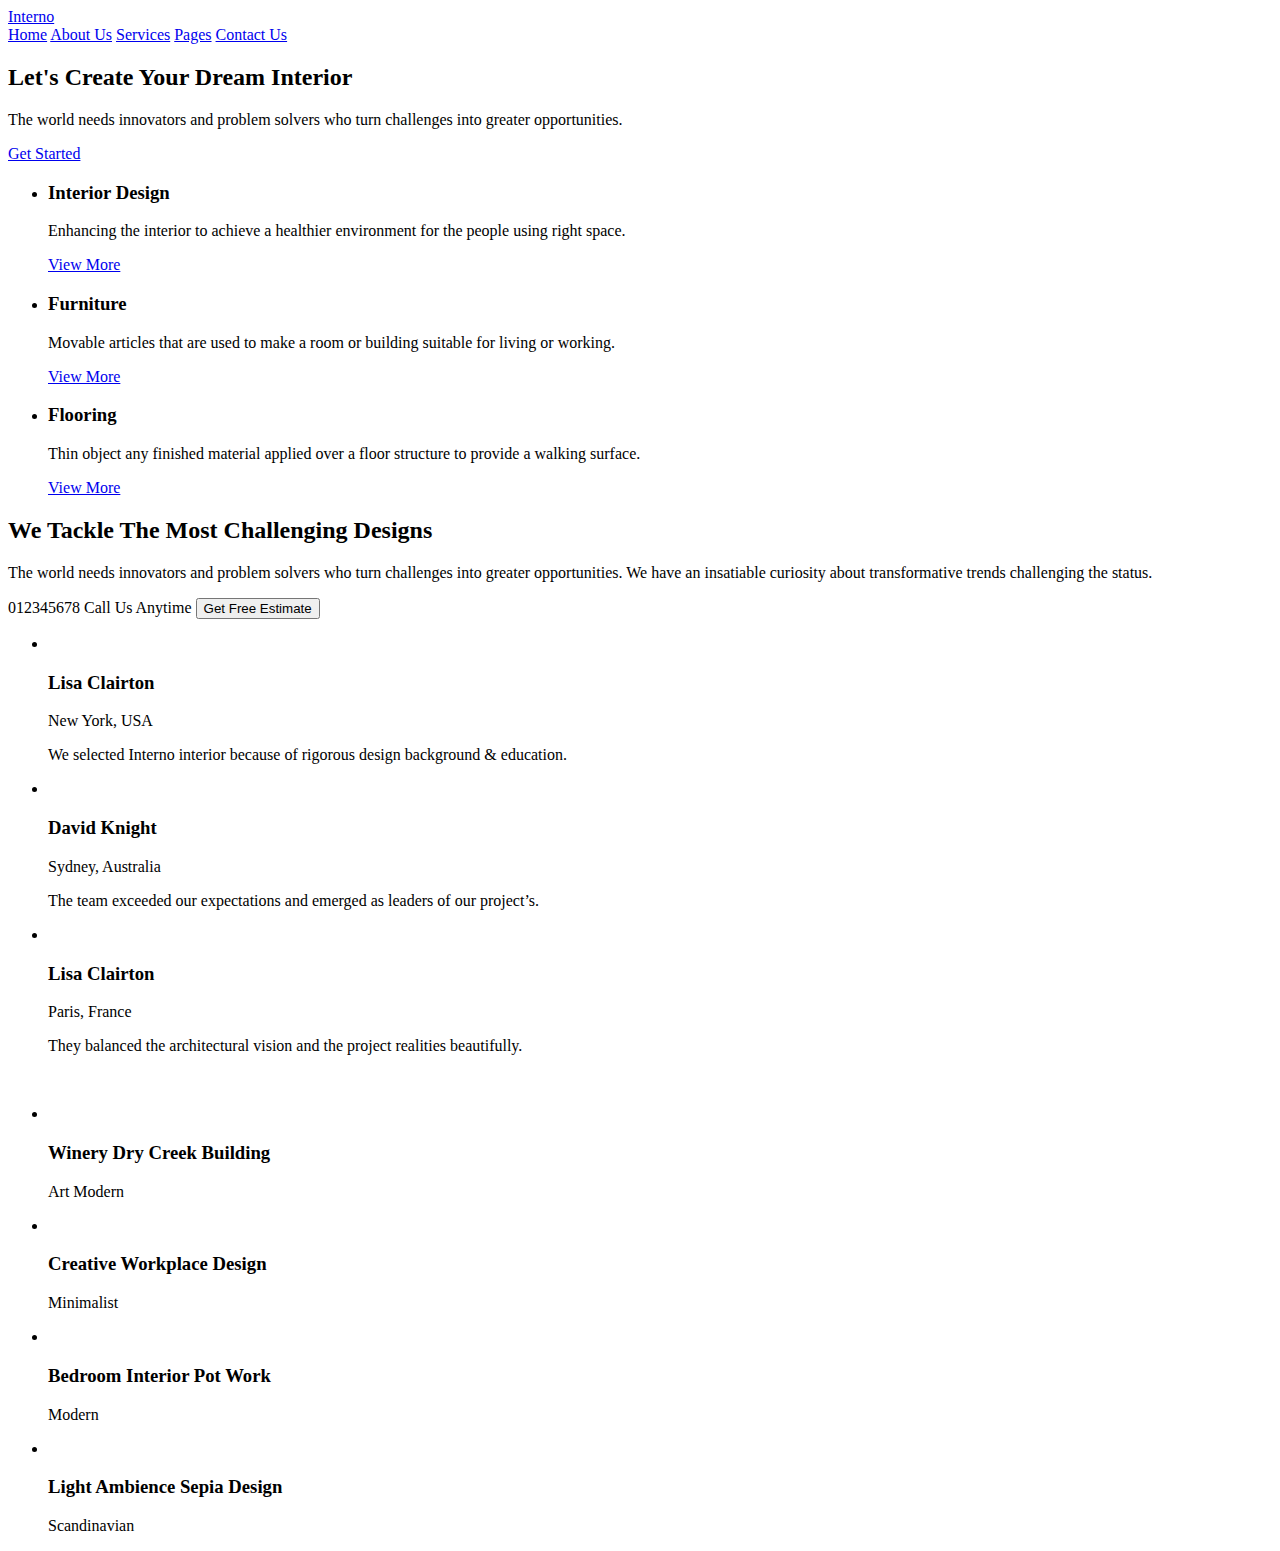
==== index.html @ 377253cb "html landing without css and imgs" ====
<!DOCTYPE html>
<html lang="en">
<head>
    <meta charset="UTF-8">
    <meta name="viewport" content="width=device-width, initial-scale=1.0">
    <title>Interno</title>
</head>
<body>
    <header class="header container">
        <a class="logo" href="./index.html">Interno</a>
        <nav class="nav">
            <a href="./index.html">Home</a>
            <a href="#">About Us</a>
            <a href="#">Services</a>
            <a href="#">Pages</a>
            <a href="#">Contact Us</a>
        </nav>
    </header>
    <main class="main container">
        <section class="hero">
            <h2 class="hero-name">Let's Create Your Dream Interior</h2>
            <p class="hero-description">The world needs innovators and problem solvers who turn challenges into greater opportunities.</p>
            <a href="#">Get Started</a>
        </section>
        <section class="services">
            <ul class="services-list">
                <li class="services-item">
                    <h3>Interior Design</h3>
                    <p>Enhancing the interior to achieve a healthier environment for the people using right space.</p>
                    <a href="#">View More</a>
                </li>
                <li class="services-item">
                    <h3>Furniture</h3>
                    <p>Movable articles that are used to make a room or building suitable for living or working.</p>
                    <a href="#">View More</a>
                </li>
                <li class="services-item">
                    <h3>Flooring</h3>
                    <p>Thin object any finished material applied over a floor structure to provide a walking surface.</p>
                    <a href="#">View More</a>
                </li>
            </ul>
        </section>
        <section class="contact">
            <h2>We Tackle The Most Challenging Designs</h2>
            <p>The world needs innovators and problem solvers who turn challenges into greater opportunities. We have an insatiable curiosity about transformative trends challenging the status.</p>
            
            <form action="" class="contactform">
                <label for="phone">012345678</label>
                <label for="call">Call Us Anytime</label>
                <label for=""><button>Get Free Estimate</button></label>
            </form>
        </section>
        <section class="people">
            <ul class="people-list">
                <li class="people-item">
                    <img src="" alt="">
                    <h3>Lisa Clairton</h3>
                    <p>New York, USA</p>
                    <p>We selected Interno interior because of rigorous design background & education.</p>
                </li>
                <li class="people-item">
                    <img src="" alt="">
                    <h3>David Knight</h3>
                    <p>Sydney, Australia</p>
                    <p>The team exceeded our expectations and emerged as leaders of our project’s.</p>
                </li>
                <li class="people-item">
                    <img src="" alt="">
                    <h3>Lisa Clairton</h3>
                    <p>Paris, France</p>
                    <p>They balanced the architectural vision and the project realities beautifully.</p>
                </li>
            </ul>
        </section>
        <section class="sponsers">
            <img src="" alt=""><img src="" alt=""><img src="" alt=""><img src="" alt=""><img src="" alt="">
        </section>
        <section class="examples">
            <ul class="examples-list">
                <li class="examples-item">
                    <img src="" alt="">
                    <h3>Winery Dry Creek Building</h3>
                    <p>Art Modern</p>
                </li>
                <li class="examples-item">
                    <img src="" alt="">
                    <h3>Creative Workplace Design</h3>
                    <p>Minimalist</p>
                </li>
                <li class="examples-item">
                    <img src="" alt="">
                    <h3>Bedroom Interior Pot Work</h3>
                    <p>Modern</p>
                </li>
                <li class="examples-item">
                    <img src="" alt="">
                    <h3>Light Ambience Sepia Design</h3>
                    <p>Scandinavian</p>
                </li>
            </ul>
        </section>

    </main>
</body>
</html>
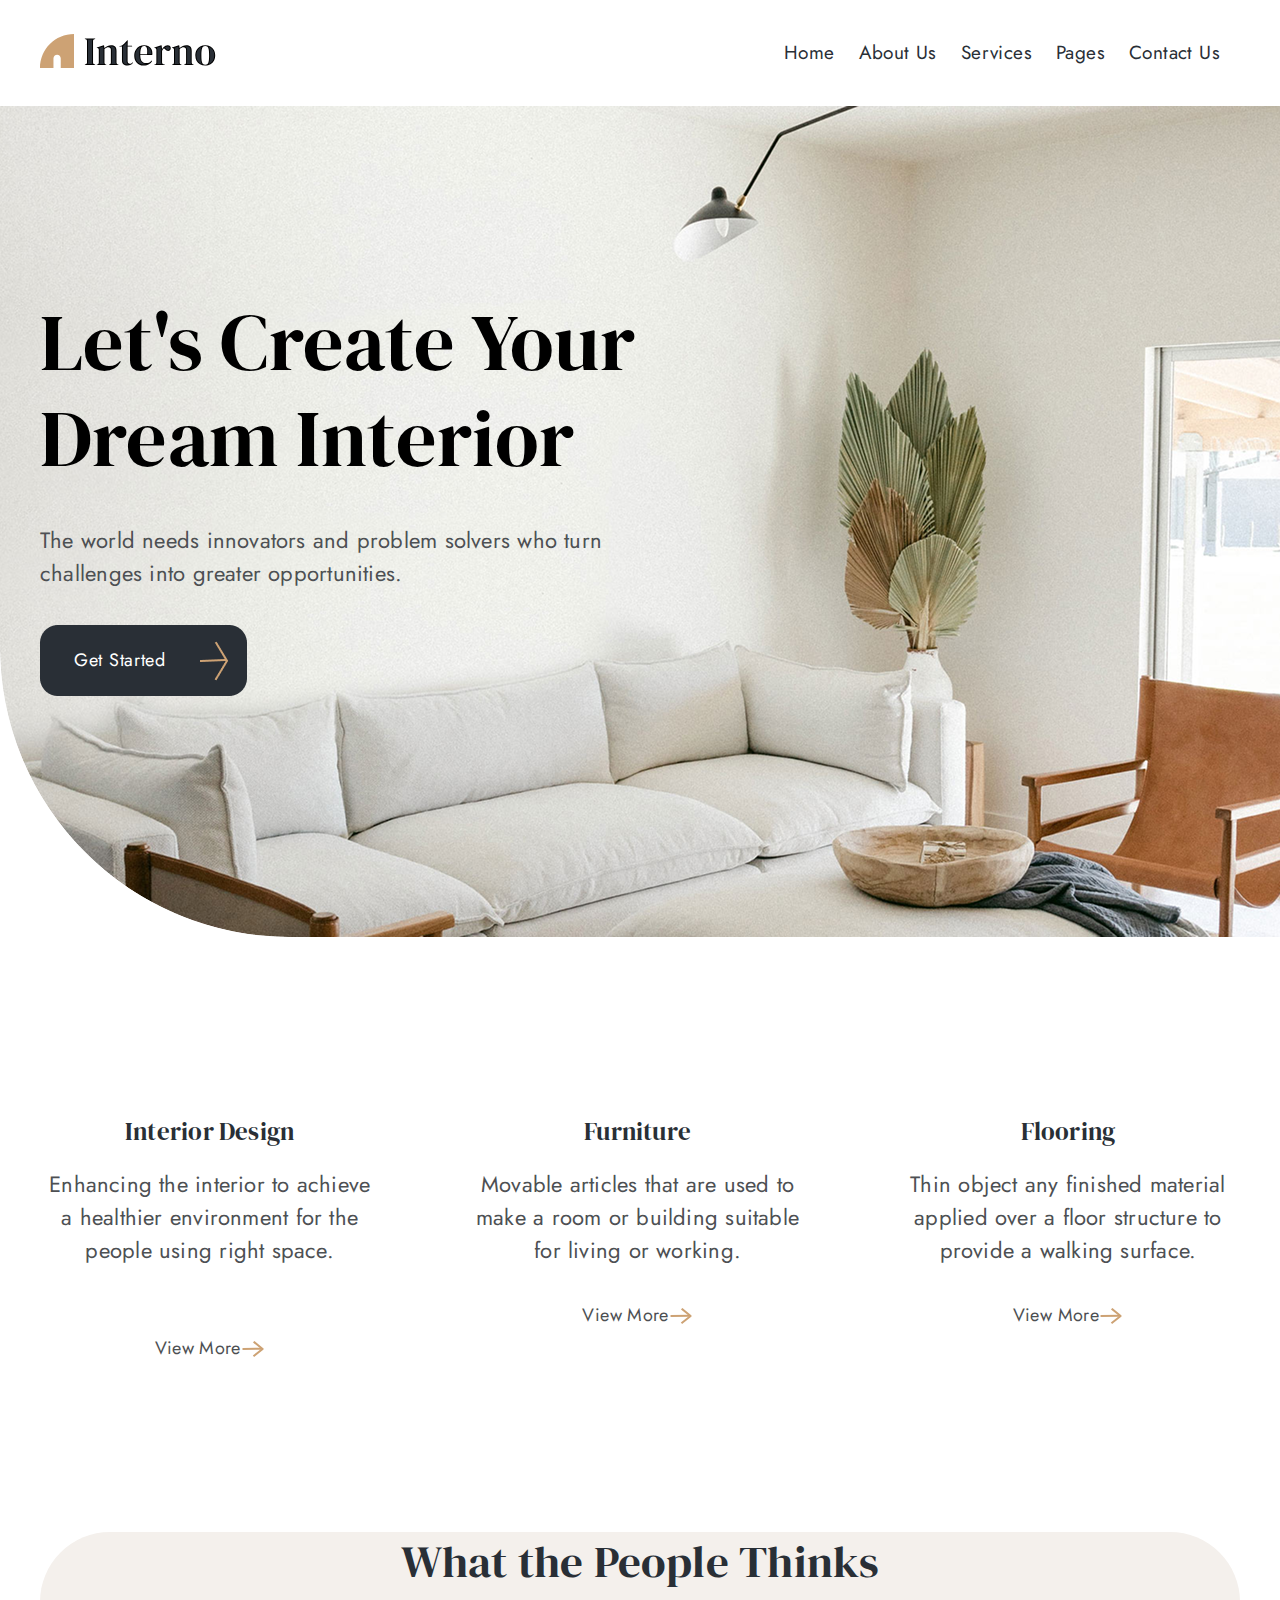
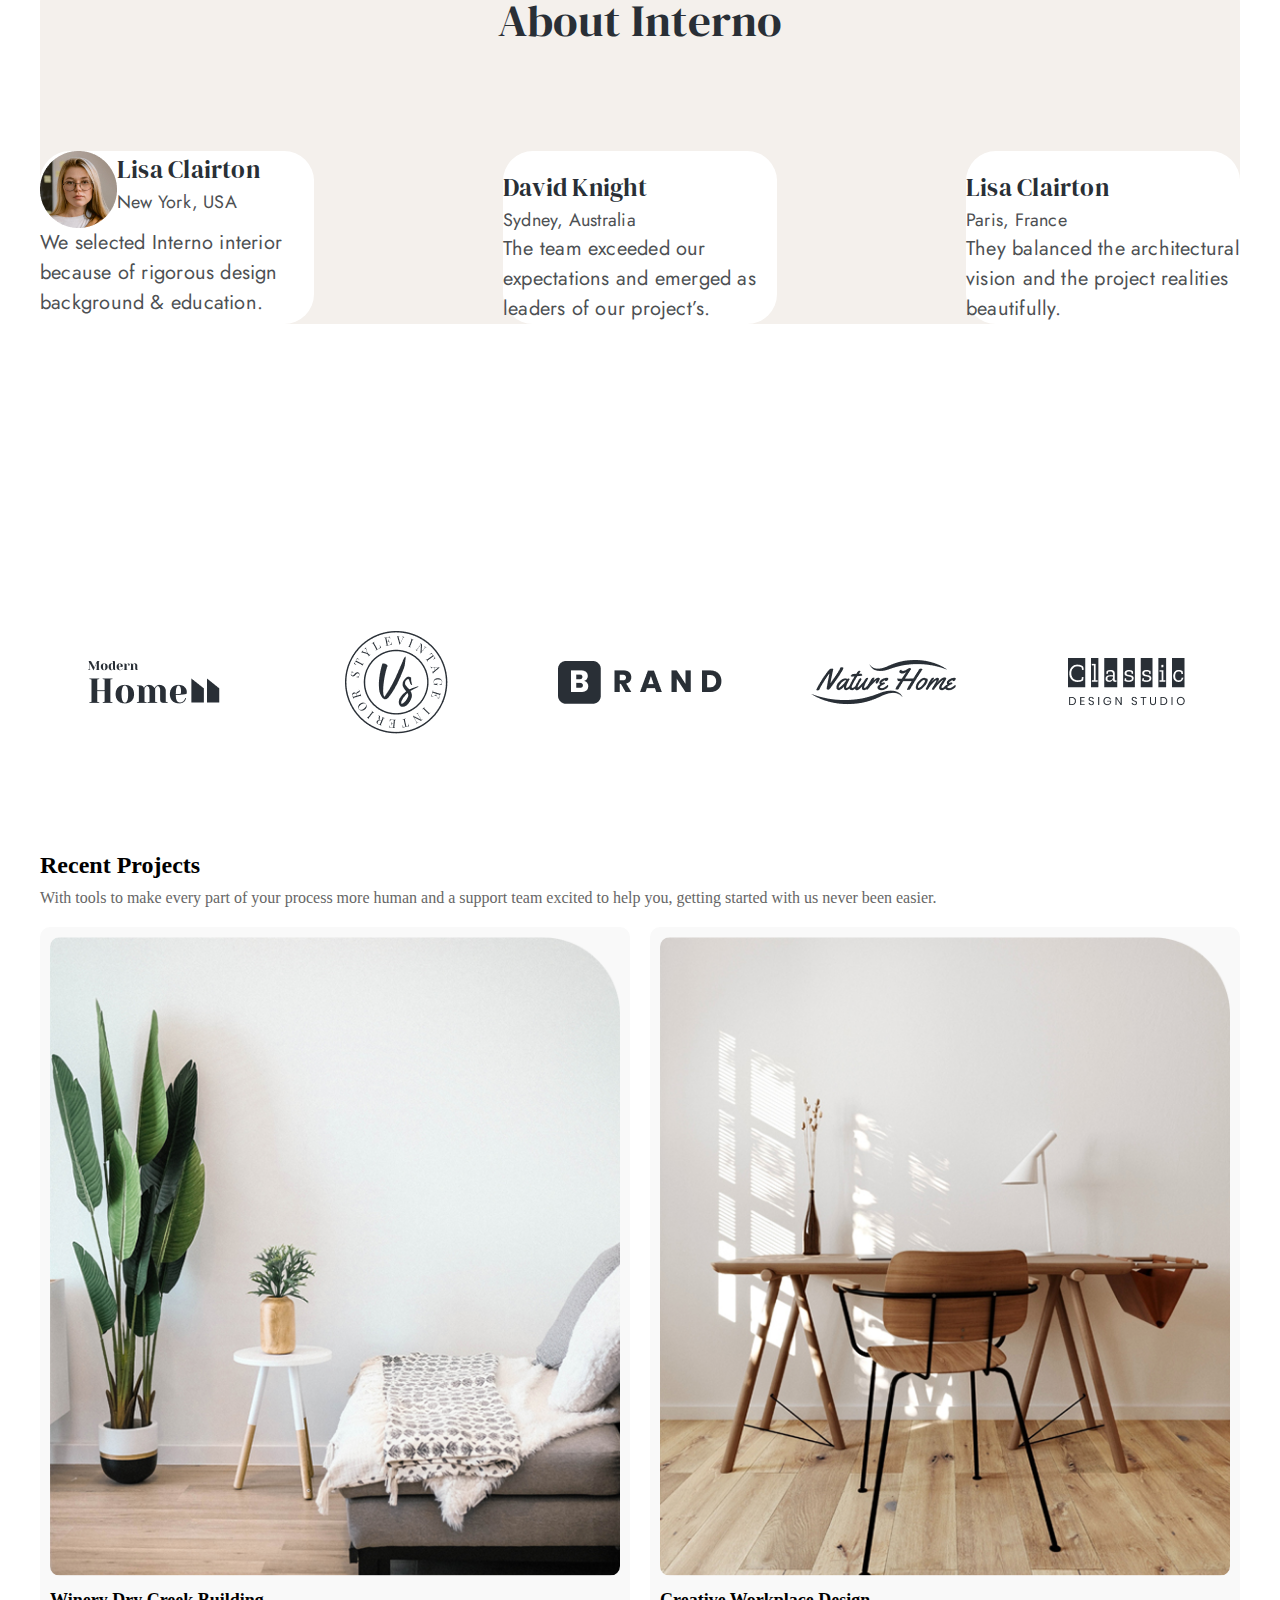
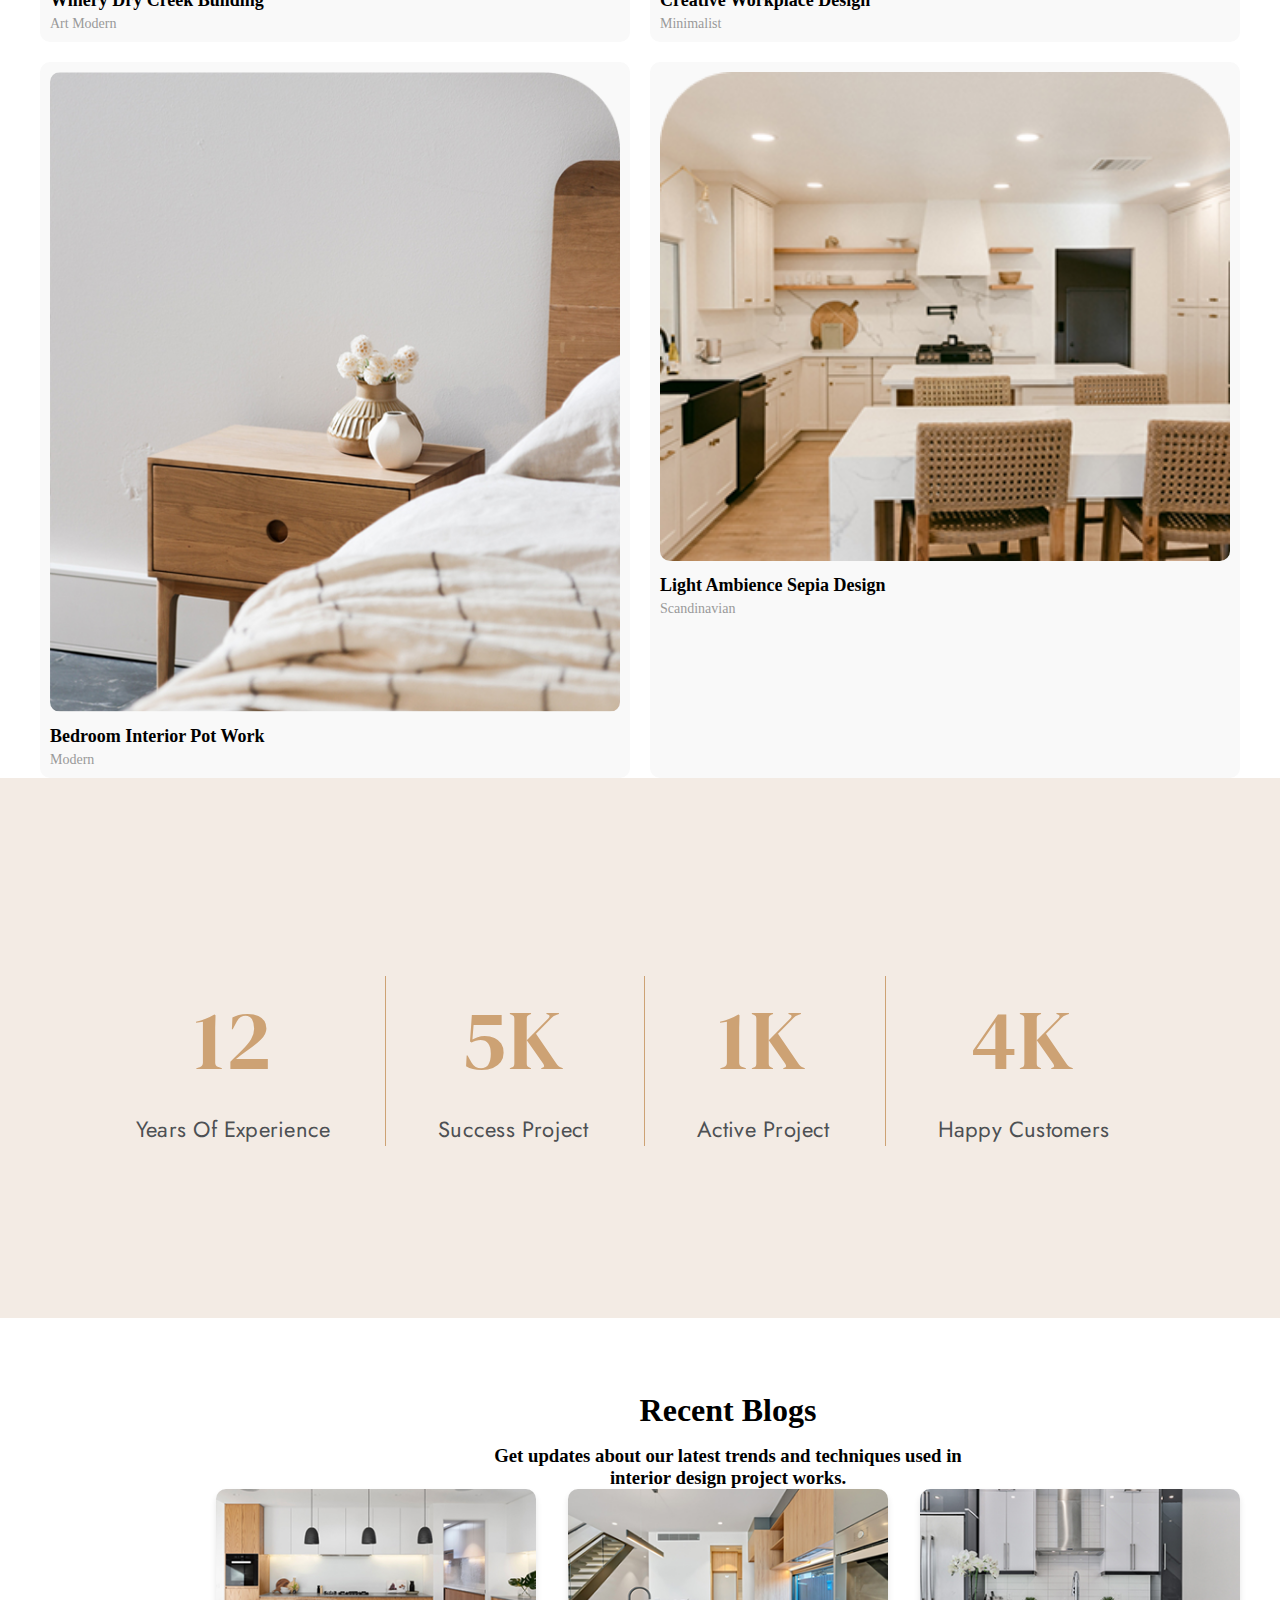
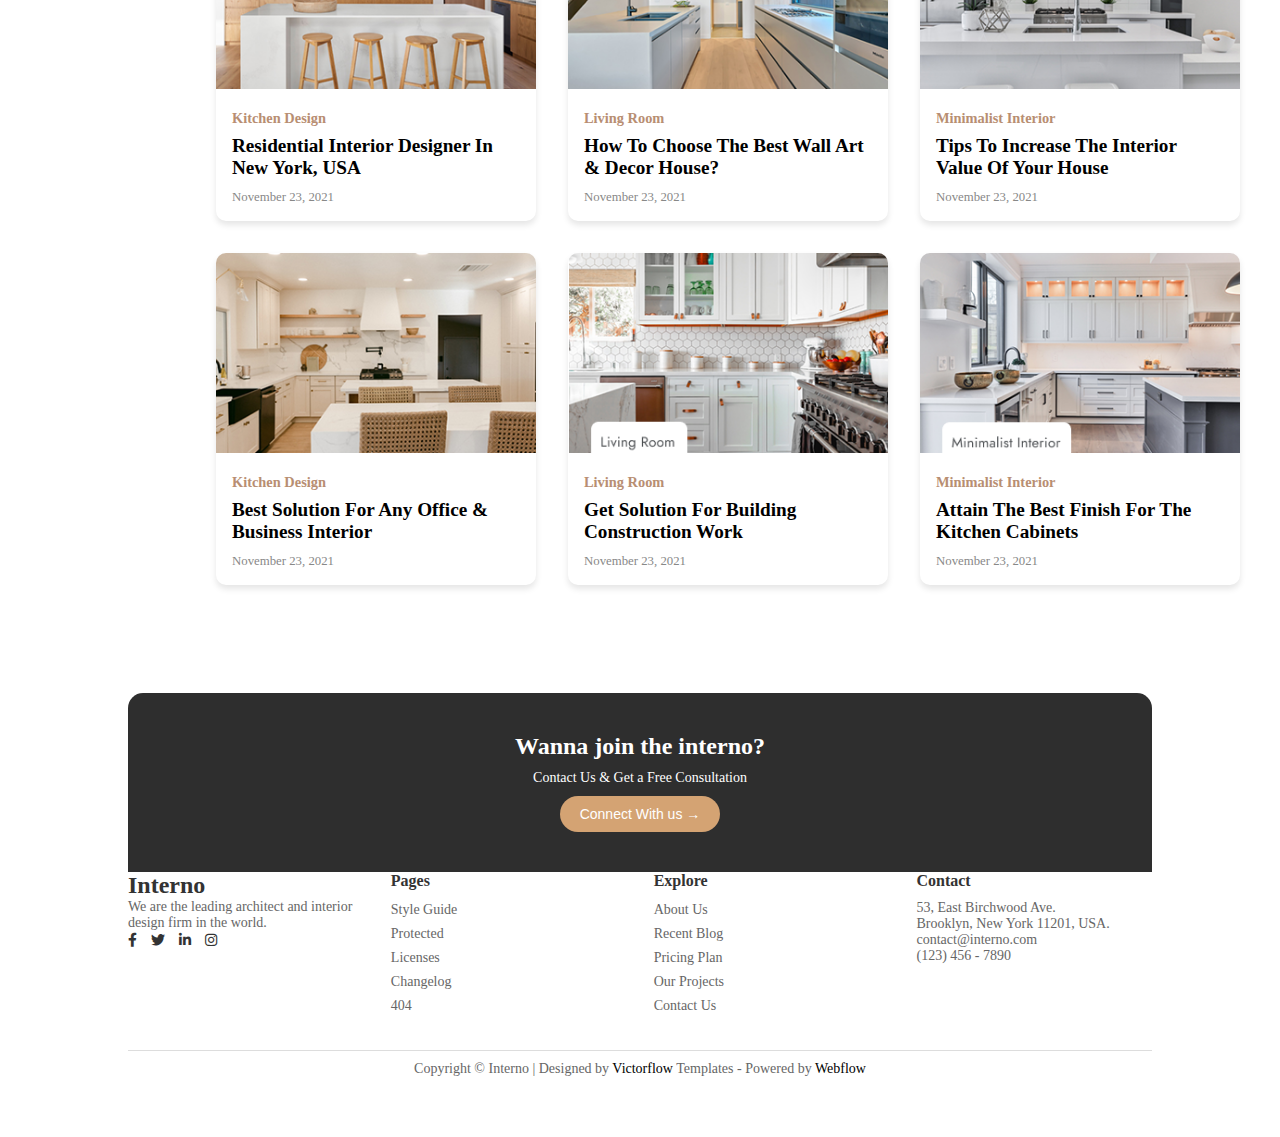
==== commit cdf4b68b: "project is done" ====
--- a/index.html
+++ b/index.html
@@ -1,106 +1,414 @@
 <!DOCTYPE html>
 <html lang="en">
-<head>
-    <meta charset="UTF-8">
-    <meta name="viewport" content="width=device-width, initial-scale=1.0">
+  <head>
+    <meta charset="UTF-8" />
+    <meta name="viewport" content="width=device-width, initial-scale=1.0" />
     <title>Interno</title>
-</head>
-<body>
-    <header class="header container">
-        <a class="logo" href="./index.html">Interno</a>
+    <link rel="preconnect" href="https://fonts.googleapis.com" />
+    <link rel="preconnect" href="https://fonts.gstatic.com" crossorigin />
+    <link
+      href="https://fonts.googleapis.com/css2?family=DM+Serif+Display:ital@0;1&family=Jost:ital,wght@0,100..900;1,100..900&display=swap"
+      rel="stylesheet"
+    />
+    <link
+      rel="stylesheet"
+      href="https://cdnjs.cloudflare.com/ajax/libs/modern-normalize/3.0.1/modern-normalize.min.css"
+      integrity="sha512-q6WgHqiHlKyOqslT/lgBgodhd03Wp4BEqKeW6nNtlOY4quzyG3VoQKFrieaCeSnuVseNKRGpGeDU3qPmabCANg=="
+      crossorigin="anonymous"
+      referrerpolicy="no-referrer"
+    />
+    <link
+      rel="stylesheet"
+      href="https://cdnjs.cloudflare.com/ajax/libs/font-awesome/6.0.0/css/all.min.css"
+    />
+    <link rel="stylesheet" href="./reset.css" />
+    <link rel="stylesheet" href="./style.css" />
+  </head>
+  <body>
+    <header class="header">
+      <div class="container flexheader">
+        <a class="logo" href="./index.html">
+          <img src="./imgs/logo.svg" alt="" />
+        </a>
         <nav class="nav">
-            <a href="./index.html">Home</a>
-            <a href="#">About Us</a>
-            <a href="#">Services</a>
-            <a href="#">Pages</a>
-            <a href="#">Contact Us</a>
+          <a href="./index.html">Home</a>
+          <a href="#">About Us</a>
+          <a href="#">Services</a>
+          <a href="#">Pages</a>
+          <a href="#">Contact Us</a>
         </nav>
+      </div>
     </header>
-    <main class="main container">
-        <section class="hero">
-            <h2 class="hero-name">Let's Create Your Dream Interior</h2>
-            <p class="hero-description">The world needs innovators and problem solvers who turn challenges into greater opportunities.</p>
-            <a href="#">Get Started</a>
-        </section>
-        <section class="services">
-            <ul class="services-list">
-                <li class="services-item">
-                    <h3>Interior Design</h3>
-                    <p>Enhancing the interior to achieve a healthier environment for the people using right space.</p>
-                    <a href="#">View More</a>
-                </li>
-                <li class="services-item">
-                    <h3>Furniture</h3>
-                    <p>Movable articles that are used to make a room or building suitable for living or working.</p>
-                    <a href="#">View More</a>
-                </li>
-                <li class="services-item">
-                    <h3>Flooring</h3>
-                    <p>Thin object any finished material applied over a floor structure to provide a walking surface.</p>
-                    <a href="#">View More</a>
-                </li>
+    <main class="main">
+      <section class="hero">
+        <div class="container">
+          <h2 class="hero-name">Let's Create Your Dream Interior</h2>
+          <p class="hero-description">
+            The world needs innovators and problem solvers who turn challenges
+            into greater opportunities.
+          </p>
+          <div class="btnstart">
+            <a href="#" class="btnstart-link">Get Started</a>
+          </div>
+        </div>
+      </section>
+      <section class="services">
+        <div class="container">
+          <ul class="services-list">
+            <li class="services-item">
+              <h3>Interior Design</h3>
+              <p class="service-text margin1">
+                Enhancing the interior to achieve a healthier environment for
+                the people using right space.
+              </p>
+              <div class="btnservice">
+                <a href="#">View More</a>
+                <svg
+                  xmlns="http://www.w3.org/2000/svg"
+                  width="24"
+                  height="17"
+                  viewBox="0 0 24 17"
+                  fill="none"
+                >
+                  <path
+                    d="M2.52625 8.93006L19.8608 8.79321"
+                    stroke="#CDA274"
+                    stroke-width="2"
+                    stroke-linecap="square"
+                    stroke-linejoin="round"
+                  />
+                  <path
+                    d="M13.4124 2.40601L21.6519 8.92899L13.2465 15.5834"
+                    stroke="#CDA274"
+                    stroke-width="2"
+                    stroke-linecap="square"
+                    stroke-linejoin="round"
+                  />
+                </svg>
+              </div>
+            </li>
+            <li class="services-item">
+              <h3>Furniture</h3>
+              <p class="service-text margin2">
+                Movable articles that are used to make a room or building
+                suitable for living or working.
+              </p>
+              <div class="btnservice">
+                <a href="#">View More</a>
+                <svg
+                  xmlns="http://www.w3.org/2000/svg"
+                  width="24"
+                  height="17"
+                  viewBox="0 0 24 17"
+                  fill="none"
+                >
+                  <path
+                    d="M2.52625 8.93006L19.8608 8.79321"
+                    stroke="#CDA274"
+                    stroke-width="2"
+                    stroke-linecap="square"
+                    stroke-linejoin="round"
+                  />
+                  <path
+                    d="M13.4124 2.40601L21.6519 8.92899L13.2465 15.5834"
+                    stroke="#CDA274"
+                    stroke-width="2"
+                    stroke-linecap="square"
+                    stroke-linejoin="round"
+                  />
+                </svg>
+              </div>
+            </li>
+            <li class="services-item">
+              <h3>Flooring</h3>
+              <p class="service-text margin3">
+                Thin object any finished material applied over a floor structure
+                to provide a walking surface.
+              </p>
+              <div class="btnservice">
+                <a href="#">View More</a>
+                <svg
+                  xmlns="http://www.w3.org/2000/svg"
+                  width="24"
+                  height="17"
+                  viewBox="0 0 24 17"
+                  fill="none"
+                >
+                  <path
+                    d="M2.52625 8.93006L19.8608 8.79321"
+                    stroke="#CDA274"
+                    stroke-width="2"
+                    stroke-linecap="square"
+                    stroke-linejoin="round"
+                  />
+                  <path
+                    d="M13.4124 2.40601L21.6519 8.92899L13.2465 15.5834"
+                    stroke="#CDA274"
+                    stroke-width="2"
+                    stroke-linecap="square"
+                    stroke-linejoin="round"
+                  />
+                </svg>
+              </div>
+            </li>
+          </ul>
+        </div>
+      </section>
+      <section class="contact">
+        <div class="container">
+          <!-- <h2>We Tackle The Most Challenging Designs</h2>
+          <p>
+            The world needs innovators and problem solvers who turn challenges
+            into greater opportunities. We have an insatiable curiosity about
+            transformative trends challenging the status.
+          </p>
+
+          <form action="" class="contactform">
+            <label for="phone">012345678</label>
+            <label for="call">Call Us Anytime</label>
+            <label for=""><button>Get Free Estimate</button></label>
+          </form> -->
+        </div>
+      </section>
+      <section class="people">
+        <div class="container">
+          <div class="flexpeople">
+            <h2 class="name-section-people">
+              What the People Thinks About Interno
+            </h2>
+            <ul class="people-list">
+              <li class="people-item">
+                <div class="people-flex">
+                  <img src="./imgs/lisaphoto.png" alt="" />
+                  <div class="people-flex-2">
+                    <h3>Lisa Clairton</h3>
+                    <p class="country">New York, USA</p>
+                  </div>
+                </div>
+                <p class="people-text">
+                  We selected Interno interior because of rigorous design
+                  background & education.
+                </p>
+              </li>
+              <li class="people-item">
+                <img src="" alt="" />
+                <h3>David Knight</h3>
+                <p class="country">Sydney, Australia</p>
+                <p class="people-text">
+                  The team exceeded our expectations and emerged as leaders of
+                  our project’s.
+                </p>
+              </li>
+              <li class="people-item">
+                <img src="" alt="" />
+                <h3>Lisa Clairton</h3>
+                <p class="country">Paris, France</p>
+                <p class="people-text">
+                  They balanced the architectural vision and the project
+                  realities beautifully.
+                </p>
+              </li>
             </ul>
-        </section>
-        <section class="contact">
-            <h2>We Tackle The Most Challenging Designs</h2>
-            <p>The world needs innovators and problem solvers who turn challenges into greater opportunities. We have an insatiable curiosity about transformative trends challenging the status.</p>
-            
-            <form action="" class="contactform">
-                <label for="phone">012345678</label>
-                <label for="call">Call Us Anytime</label>
-                <label for=""><button>Get Free Estimate</button></label>
-            </form>
-        </section>
-        <section class="people">
-            <ul class="people-list">
-                <li class="people-item">
-                    <img src="" alt="">
-                    <h3>Lisa Clairton</h3>
-                    <p>New York, USA</p>
-                    <p>We selected Interno interior because of rigorous design background & education.</p>
-                </li>
-                <li class="people-item">
-                    <img src="" alt="">
-                    <h3>David Knight</h3>
-                    <p>Sydney, Australia</p>
-                    <p>The team exceeded our expectations and emerged as leaders of our project’s.</p>
-                </li>
-                <li class="people-item">
-                    <img src="" alt="">
-                    <h3>Lisa Clairton</h3>
-                    <p>Paris, France</p>
-                    <p>They balanced the architectural vision and the project realities beautifully.</p>
-                </li>
-            </ul>
-        </section>
-        <section class="sponsers">
-            <img src="" alt=""><img src="" alt=""><img src="" alt=""><img src="" alt=""><img src="" alt="">
-        </section>
-        <section class="examples">
-            <ul class="examples-list">
-                <li class="examples-item">
-                    <img src="" alt="">
-                    <h3>Winery Dry Creek Building</h3>
-                    <p>Art Modern</p>
-                </li>
-                <li class="examples-item">
-                    <img src="" alt="">
-                    <h3>Creative Workplace Design</h3>
-                    <p>Minimalist</p>
-                </li>
-                <li class="examples-item">
-                    <img src="" alt="">
-                    <h3>Bedroom Interior Pot Work</h3>
-                    <p>Modern</p>
-                </li>
-                <li class="examples-item">
-                    <img src="" alt="">
-                    <h3>Light Ambience Sepia Design</h3>
-                    <p>Scandinavian</p>
-                </li>
-            </ul>
-        </section>
+          </div>
+        </div>
+      </section>
+      <section class="sponsers">
+        <div class="container">
+          <img src="./imgs/sponsorss.png" alt="" />
+        </div>
+      </section>
+      <section class="examples">
+        <div class="container">
+          <h1 class="projectname">Recent Projects</h1>
+          <p class="projecttext">
+            With tools to make every part of your process more human and a
+            support team excited to help you, getting started with us never been
+            easier.
+          </p>
+          <div class="projects">
+            <div class="project">
+              <img src="./imgs/img1.png" alt="Winery Dry Creek Building" />
+              <h3>Winery Dry Creek Building</h3>
+              <p>Art Modern</p>
+            </div>
+            <div class="project">
+              <img src="./imgs/img2.png" alt="Creative Workplace Design" />
+              <h3>Creative Workplace Design</h3>
+              <p>Minimalist</p>
+            </div>
+            <div class="project">
+              <img src="./imgs/img3.png" alt="Bedroom Interior Pot Work" />
+              <h3>Bedroom Interior Pot Work</h3>
+              <p>Modern</p>
+            </div>
+            <div class="project">
+              <img src="./imgs/4.png" alt="Light Ambience Sepia Design" />
+              <h3>Light Ambience Sepia Design</h3>
+              <p>Scandinavian</p>
+            </div>
+          </div>
+        </div>
+      </section>
+      <section class="recent">
+        <div class="container">
+          <ul class="key-metrics">
+            <li class="key-metrics-item">
+              <p class="key-metrics-num">12</p>
+              <p class="key-metrics-text">Years Of Experience</p>
+            </li>
+            <li class="key-metrics-item">
+              <p class="key-metrics-num">5K</p>
+              <p class="key-metrics-text">Success Project</p>
+            </li>
+            <li class="key-metrics-item">
+              <p class="key-metrics-num">1K</p>
+              <p class="key-metrics-text">Active Project</p>
+            </li>
+            <li class="key-metrics-item">
+              <p class="key-metrics-num">4K</p>
+              <p class="key-metrics-text">Happy Customers</p>
+            </li>
+          </ul>
+        </div>
+      </section>
+      <section class="recent-blogs">
+        <div class="container">
+          <h2>Recent Blogs</h2>
+          <h3>Get updates about our latest trends and techniques used in</h3>
+          <h3>interior design project works.</h3>
+          <div class="blog-posts">
+            <article class="blog-post">
+              <img
+                src="./imgs/1.png"
+                alt="Residential Interior Designer In New York, USA"
+              />
+              <div class="blog-info">
+                <span class="category">Kitchen Design</span>
+                <h3>Residential Interior Designer In New York, USA</h3>
+                <span class="date">November 23, 2021</span>
+              </div>
+            </article>
+            <article class="blog-post">
+              <img
+                src="./imgs/2.png"
+                alt="How To Choose The Best Wall Art & Decor House?"
+              />
+              <div class="blog-info">
+                <span class="category">Living Room</span>
+                <h3>How To Choose The Best Wall Art & Decor House?</h3>
+                <span class="date">November 23, 2021</span>
+              </div>
+            </article>
+            <article class="blog-post">
+              <img
+                src="./imgs/3.png"
+                alt="Tips To Increase The Interior Value Of Your House"
+              />
+              <div class="blog-info">
+                <span class="category">Minimalist Interior</span>
+                <h3>Tips To Increase The Interior Value Of Your House</h3>
+                <span class="date">November 23, 2021</span>
+              </div>
+            </article>
+            <article class="blog-post">
+              <img
+                src="./imgs/4.png"
+                alt="Best Solution For Any Office & Business Interior"
+              />
+              <div class="blog-info">
+                <span class="category">Kitchen Design</span>
+                <h3>Best Solution For Any Office & Business Interior</h3>
+                <span class="date">November 23, 2021</span>
+              </div>
+            </article>
+            <article class="blog-post">
+              <img
+                src="./imgs/5.png"
+                alt="Get Solution For Building Construction Work"
+              />
+              <div class="blog-info">
+                <span class="category">Living Room</span>
+                <h3>Get Solution For Building Construction Work</h3>
+                <span class="date">November 23, 2021</span>
+              </div>
+            </article>
+            <article class="blog-post">
+              <img
+                src="./imgs/6.png"
+                alt="Attain The Best Finish For The Kitchen Cabinets"
+              />
+              <div class="blog-info">
+                <span class="category">Minimalist Interior</span>
+                <h3>Attain The Best Finish For The Kitchen Cabinets</h3>
+                <span class="date">November 23, 2021</span>
+              </div>
+            </article>
+          </div>
+        </div>
+      </section>
 
+      <!-- <section class="contact footer">
+        <div class="container">
+          <h2>Wanna join the interno?</h2>
+          <p>Contact Us & Get a Free Consultation</p>
+          <button class="btn">Connect With us →</button>
+        </div>
+      </section> -->
     </main>
-</body>
-</html>+
+    <footer>
+      <div class="footer">
+        <h2>Wanna join the interno?</h2>
+        <p>Contact Us & Get a Free Consultation</p>
+        <button class="btn">Connect With us →</button>
+      </div>
+      <div class="footer-container">
+        <div class="footer-column about">
+          <h2 class="footer-logo">Interno</h2>
+          <p>
+            We are the leading architect and interior design firm in the world.
+          </p>
+          <div class="social-icons">
+            <a href="#"><i class="fab fa-facebook-f"></i></a>
+            <a href="#"><i class="fab fa-twitter"></i></a>
+            <a href="#"><i class="fab fa-linkedin-in"></i></a>
+            <a href="#"><i class="fab fa-instagram"></i></a>
+          </div>
+        </div>
+        <div class="footer-column">
+          <h3>Pages</h3>
+          <ul>
+            <li><a href="#">Style Guide</a></li>
+            <li><a href="#">Protected</a></li>
+            <li><a href="#">Licenses</a></li>
+            <li><a href="#">Changelog</a></li>
+            <li><a href="#">404</a></li>
+          </ul>
+        </div>
+        <div class="footer-column">
+          <h3>Explore</h3>
+          <ul>
+            <li><a href="#">About Us</a></li>
+            <li><a href="#">Recent Blog</a></li>
+            <li><a href="#">Pricing Plan</a></li>
+            <li><a href="#">Our Projects</a></li>
+            <li><a href="#">Contact Us</a></li>
+          </ul>
+        </div>
+        <div class="footer-column contact">
+          <h3>Contact</h3>
+          <p>53, East Birchwood Ave.<br />Brooklyn, New York 11201, USA.</p>
+          <p>contact@interno.com</p>
+          <p>(123) 456 - 7890</p>
+        </div>
+      </div>
+      <div class="footer-bottom">
+        <p>
+          Copyright &copy; Interno | Designed by
+          <a href="#">Victorflow</a> Templates - Powered by
+          <a href="#">Webflow</a>
+        </p>
+      </div>
+    </footer>
+  </body>
+</html>
--- a/style.css
+++ b/style.css
@@ -0,0 +1,578 @@
+/* HEADER */
+
+.container {
+  margin: 0 auto;
+  width: 1200px;
+  margin-top: 26px;
+}
+
+.flexheader {
+  display: flex;
+  justify-content: space-between;
+  margin-bottom: 18px;
+  align-items: center;
+}
+
+.nav a {
+  color: #292f36;
+  font-family: Jost;
+  font-size: 19px;
+  font-style: normal;
+  font-weight: 400;
+  line-height: 30px; /* 157.895% */
+  letter-spacing: 0.4px;
+
+  margin-right: 20px;
+}
+
+.logo {
+  /* padding-right: 487px; */
+}
+
+/* SECTION 1 */
+
+.hero {
+  background-image: url("./imgs/herobc.png");
+  background-repeat: no-repeat;
+  background-size: cover;
+
+  border-bottom-left-radius: 290px;
+
+  height: 831px;
+  margin-bottom: 175px;
+}
+
+.hero-name {
+  padding-top: 188px;
+  padding-bottom: 19px;
+
+  margin-bottom: 19px;
+
+  width: 595px;
+
+  font-family: "DM Serif Display", serif;
+  font-weight: 595;
+  font-style: normal;
+  font-size: 80px;
+  letter-spacing: 0.22px;
+  line-height: 96px;
+}
+
+.hero-description {
+  margin-bottom: 35px;
+
+  width: 577px;
+
+  color: #4d5053;
+
+  font-family: Jost;
+  font-size: 22px;
+  font-style: normal;
+  font-weight: 400;
+  line-height: 33px; /* 150% */
+  letter-spacing: 0.22px;
+}
+
+.btnstart-link {
+  color: #fff;
+
+  font-family: Jost;
+  font-size: 18px;
+  font-style: normal;
+  font-weight: 400;
+  line-height: 27px; /* 150% */
+  letter-spacing: 0.72px;
+}
+
+.btnstart {
+  background-image: url("./imgs/btnstart.png");
+  width: 207px;
+  height: 71px;
+  flex-shrink: 0;
+
+  padding-top: 22px;
+  padding-left: 34px;
+}
+
+.services-list {
+  display: flex;
+  justify-content: center;
+  margin-bottom: 170px;
+}
+
+.services-item:not(:last-child) {
+  margin-right: 93px;
+}
+
+.services-item h3 {
+  padding-bottom: 17px;
+
+  color: #292f36;
+  text-align: center;
+  font-family: "DM Serif Display";
+  font-size: 25px;
+  font-style: normal;
+  font-weight: 400;
+  line-height: 39px; /* 156% */
+  letter-spacing: 0.22px;
+}
+
+.services-item p {
+  color: #4d5053;
+  text-align: center;
+  font-family: Jost;
+  font-size: 22px;
+  font-style: normal;
+  font-weight: 400;
+  line-height: 33px; /* 150% */
+  letter-spacing: 0.22px;
+}
+
+.services-item div svg {
+  width: 24px;
+  height: 17px;
+  flex-shrink: 0;
+}
+
+.services-item div a {
+  color: #4d5053;
+  text-align: center;
+  font-family: Jost;
+  font-size: 18px;
+  font-style: normal;
+  font-weight: 400;
+  line-height: 27px; /* 150% */
+  letter-spacing: 0.36px;
+}
+
+.margin1 {
+  margin-bottom: 68px;
+}
+
+.margin2 {
+  margin-bottom: 35px;
+}
+
+.margin3 {
+  margin-bottom: 35px;
+}
+
+.btnservice {
+  display: flex;
+  justify-content: center;
+  align-items: center;
+}
+
+.flexpeople {
+  border-radius: 70px;
+  background: #f4f0ec;
+}
+
+.flexpeople ul {
+  display: flex;
+  /* justify-content: center; */
+  justify-content: space-between;
+  margin-bottom: 306px;
+}
+
+.name-section-people {
+  margin: 0 auto;
+
+  width: 479px;
+  color: #292f36;
+  text-align: center;
+  font-family: "DM Serif Display";
+  font-size: 45px;
+  font-style: normal;
+  font-weight: 400;
+  line-height: 58.5px; /* 130% */
+  letter-spacing: 0.22px;
+
+  /* margin-left: 481px; */
+  margin-bottom: 102px;
+}
+
+.people-item {
+  border-radius: 30px;
+  background: #fff;
+}
+
+.people-item h3 {
+  color: #292f36;
+  font-family: "DM Serif Display";
+  font-size: 25px;
+  font-style: normal;
+  font-weight: 400;
+  line-height: 37.5px; /* 150% */
+  letter-spacing: 0.22px;
+}
+
+.people-flex {
+  display: flex;
+}
+
+.country {
+  color: #4d5053;
+  font-family: Jost;
+  font-size: 18px;
+  font-style: normal;
+  font-weight: 400;
+  line-height: 27px; /* 150% */
+  letter-spacing: 0.22px;
+}
+
+.people-text {
+  width: 274px;
+  color: #4d5053;
+  font-family: Jost;
+  font-size: 20px;
+  font-style: normal;
+  font-weight: 400;
+  line-height: 30px; /* 150% */
+  letter-spacing: 0.22px;
+}
+
+.sponsers {
+  /* margin-left: 160px; */
+  margin-bottom: 114px;
+}
+
+.projectname {
+  font-size: 24px;
+  margin-bottom: 10px;
+}
+.projecttext {
+  color: #666;
+}
+.projects {
+  display: grid;
+  grid-template-columns: repeat(2, 1fr);
+  gap: 20px;
+  margin-top: 20px;
+}
+.project {
+  border-radius: 10px;
+  overflow: hidden;
+  background: #f9f9f9;
+  padding: 10px;
+}
+.project img {
+  width: 100%;
+  border-radius: 10px;
+}
+.project h3 {
+  font-size: 18px;
+  margin: 10px 0 5px;
+}
+.project p {
+  font-size: 14px;
+  color: #999;
+}
+
+.key-metrics {
+  text-align: center;
+  padding: 2rem 1rem;
+}
+
+.key-metrics {
+  display: flex;
+  justify-content: center;
+  gap: 3rem;
+}
+
+.key-metrics div {
+  background: #fff;
+  padding: 1rem 2rem;
+  border-radius: 10px;
+  box-shadow: 0 4px 6px rgba(0, 0, 0, 0.1);
+  font-weight: bold;
+  text-align: center;
+}
+
+.recent {
+  background-color: #f3ebe4;
+  padding-top: 140px;
+  padding-bottom: 140px;
+}
+
+.recent-blogs {
+  padding: 3rem 10%;
+  text-align: center;
+}
+
+.recent-blogs h2 {
+  font-size: 2rem;
+  margin-bottom: 1rem;
+}
+
+.key-metrics li {
+  padding-right: 55px;
+  padding-left: 20px;
+}
+
+.key-metrics li:not(:last-child) {
+  border-right: 1px solid #cda274;
+  margin-right: 16px;
+}
+
+.key-metrics-num {
+  color: #cda274;
+  text-align: center;
+  font-family: "DM Serif Display";
+  font-size: 85px;
+  font-style: normal;
+  font-weight: 400;
+  line-height: 127.5px; /* 150% */
+  letter-spacing: 1.7px;
+  margin-bottom: 10px;
+}
+
+.key-metrics-text {
+  color: #4d5053;
+  text-align: center;
+  font-family: Jost;
+  font-size: 22px;
+  font-style: normal;
+  font-weight: 400;
+  line-height: 33px; /* 150% */
+  letter-spacing: 0.22px;
+}
+
+.blog-posts {
+  display: flex;
+  flex-wrap: wrap;
+  gap: 2rem;
+  justify-content: center;
+  max-width: 1024px;
+  margin: auto;
+}
+
+.blog-post {
+  width: calc(33.333% - 2rem);
+  background: #fff;
+  border-radius: 10px;
+  overflow: hidden;
+  box-shadow: 0 4px 6px rgba(0, 0, 0, 0.1);
+  text-align: left;
+  flex: 1 1 calc(33.333% - 2rem);
+  max-width: 320px;
+}
+
+.blog-post img {
+  width: 100%;
+  height: 200px;
+  object-fit: cover;
+}
+
+.blog-info {
+  padding: 1rem;
+}
+
+.category {
+  font-size: 0.9rem;
+  color: #b88e72;
+  font-weight: bold;
+}
+
+.blog-info h3 {
+  margin: 0.5rem 0;
+  font-size: 1.2rem;
+}
+
+.date {
+  font-size: 0.8rem;
+  color: #888;
+}
+.key-metrics {
+  display: flex;
+  flex-wrap: wrap;
+  justify-content: center;
+  gap: 1rem;
+  max-width: 90%;
+  margin: auto;
+}
+
+@import url("https://fonts.googleapis.com/css2?family=Inter:wght@300;400;600&display=swap");
+
+footer {
+  padding: 60px 10%;
+  text-align: left;
+}
+
+.footer-container {
+  display: flex;
+  justify-content: space-between;
+  flex-wrap: wrap;
+}
+
+.footer-column {
+  width: 23%;
+}
+
+.footer-logo {
+  font-size: 24px;
+  font-weight: bold;
+  color: #333;
+}
+
+.footer-column h3 {
+  font-size: 16px;
+  font-weight: 600;
+  margin-bottom: 10px;
+  color: #333;
+}
+
+.footer-column p {
+  font-size: 14px;
+  color: #666;
+}
+
+.footer-column ul {
+  list-style: none;
+  padding: 0;
+}
+
+.footer-column ul li {
+  margin-bottom: 6px;
+}
+
+.footer-column ul li a {
+  text-decoration: none;
+  color: #666;
+  font-size: 14px;
+}
+
+.footer-column ul li a:hover {
+  color: #000;
+}
+
+.social-icons a {
+  font-size: 14px;
+  margin-right: 10px;
+  text-decoration: none;
+  color: #333;
+}
+
+.footer-bottom {
+  text-align: center;
+  margin-top: 30px;
+  padding-top: 10px;
+  border-top: 1px solid #ddd;
+  font-size: 14px;
+  color: #666;
+}
+
+.footer-bottom a {
+  text-decoration: none;
+  color: #000;
+}
+
+.footer-bottom a:hover {
+  color: #666;
+}
+
+.footer {
+  background-color: #2e2e2e;
+  color: white;
+  text-align: center;
+  padding: 40px 20px;
+  border-radius: 15px 15px 0 0;
+}
+
+.footer h2 {
+  margin: 0;
+  font-size: 24px;
+}
+
+.footer p {
+  font-size: 14px;
+  margin: 10px 0;
+}
+
+.btn {
+  background-color: #d4a373;
+  color: white;
+  padding: 10px 20px;
+  border: none;
+  border-radius: 20px;
+  cursor: pointer;
+  font-size: 14px;
+}
+
+footer {
+  background-color: #fff;
+  padding: 60px 10%;
+  text-align: left;
+}
+
+.footer-container {
+  display: flex;
+  justify-content: space-between;
+  flex-wrap: wrap;
+}
+
+.footer-column {
+  width: 23%;
+}
+
+.footer-logo {
+  font-size: 24px;
+  font-weight: bold;
+  color: #333;
+}
+
+.footer-column h3 {
+  font-size: 16px;
+  font-weight: 600;
+  margin-bottom: 10px;
+  color: #333;
+}
+
+.footer-column p {
+  font-size: 14px;
+  color: #666;
+}
+
+.footer-column ul {
+  list-style: none;
+  padding: 0;
+}
+
+.footer-column ul li {
+  margin-bottom: 6px;
+}
+
+.footer-column ul li a {
+  text-decoration: none;
+  color: #666;
+  font-size: 14px;
+}
+
+.footer-column ul li a:hover {
+  color: #000;
+}
+
+.social-icons a {
+  font-size: 14px;
+  margin-right: 10px;
+  text-decoration: none;
+  color: #333;
+}
+
+.footer-bottom {
+  text-align: center;
+  margin-top: 30px;
+  padding-top: 10px;
+  border-top: 1px solid #ddd;
+  font-size: 14px;
+  color: #666;
+}
+
+.footer-bottom a {
+  text-decoration: none;
+  color: #000;
+}
+
+.footer-bottom a:hover {
+  color: #666;
+}
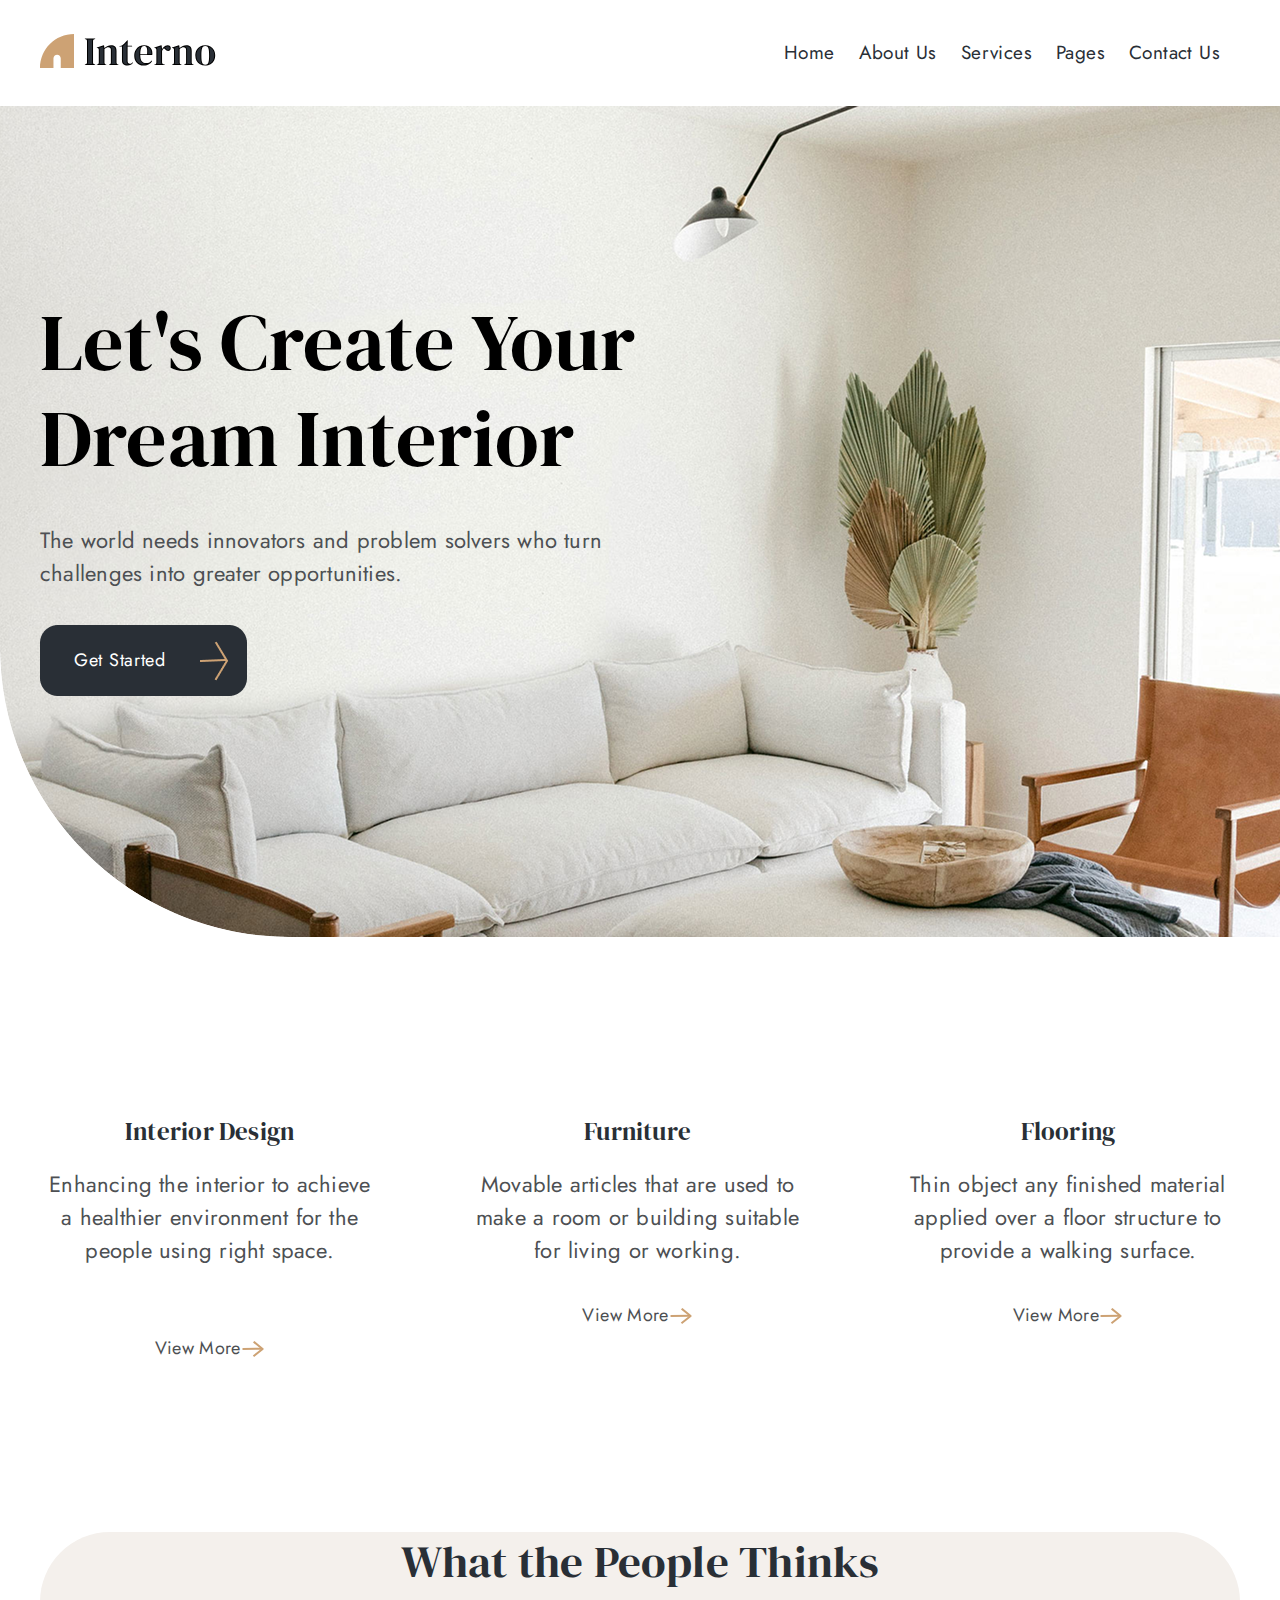
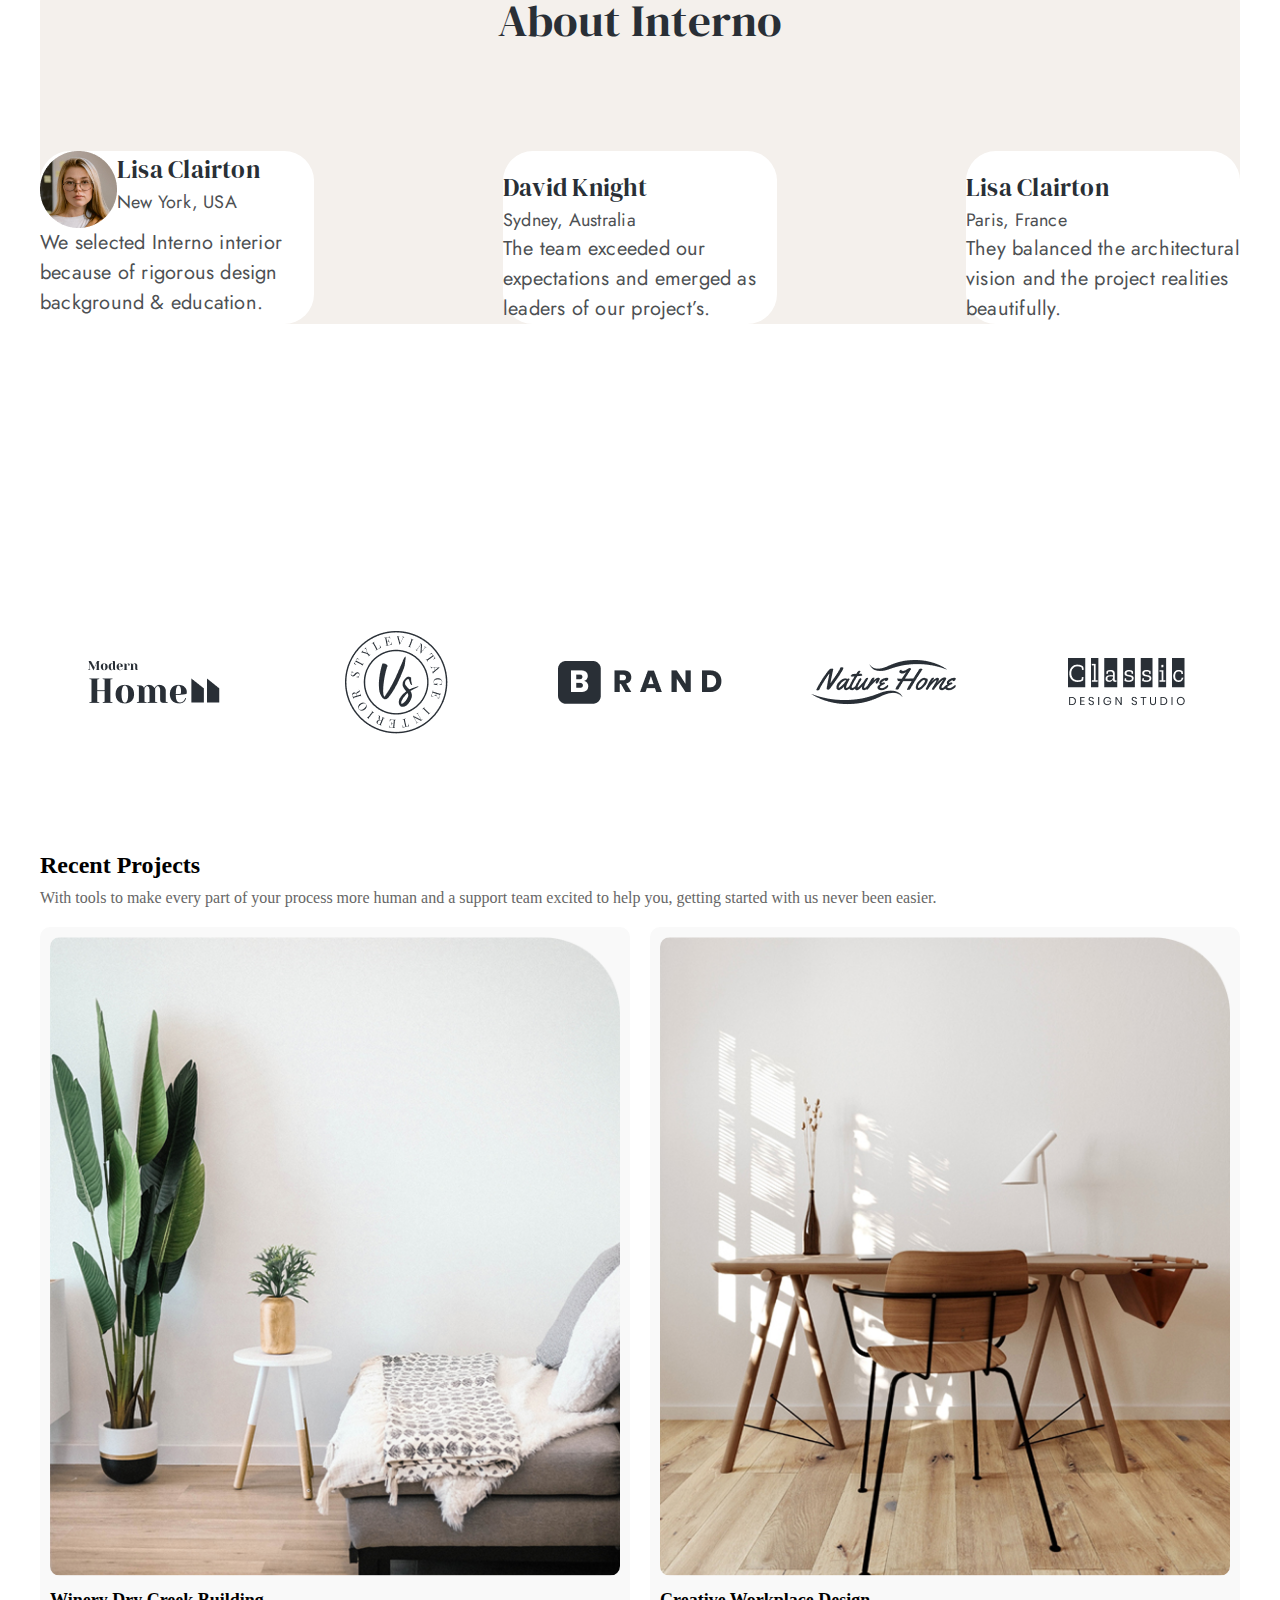
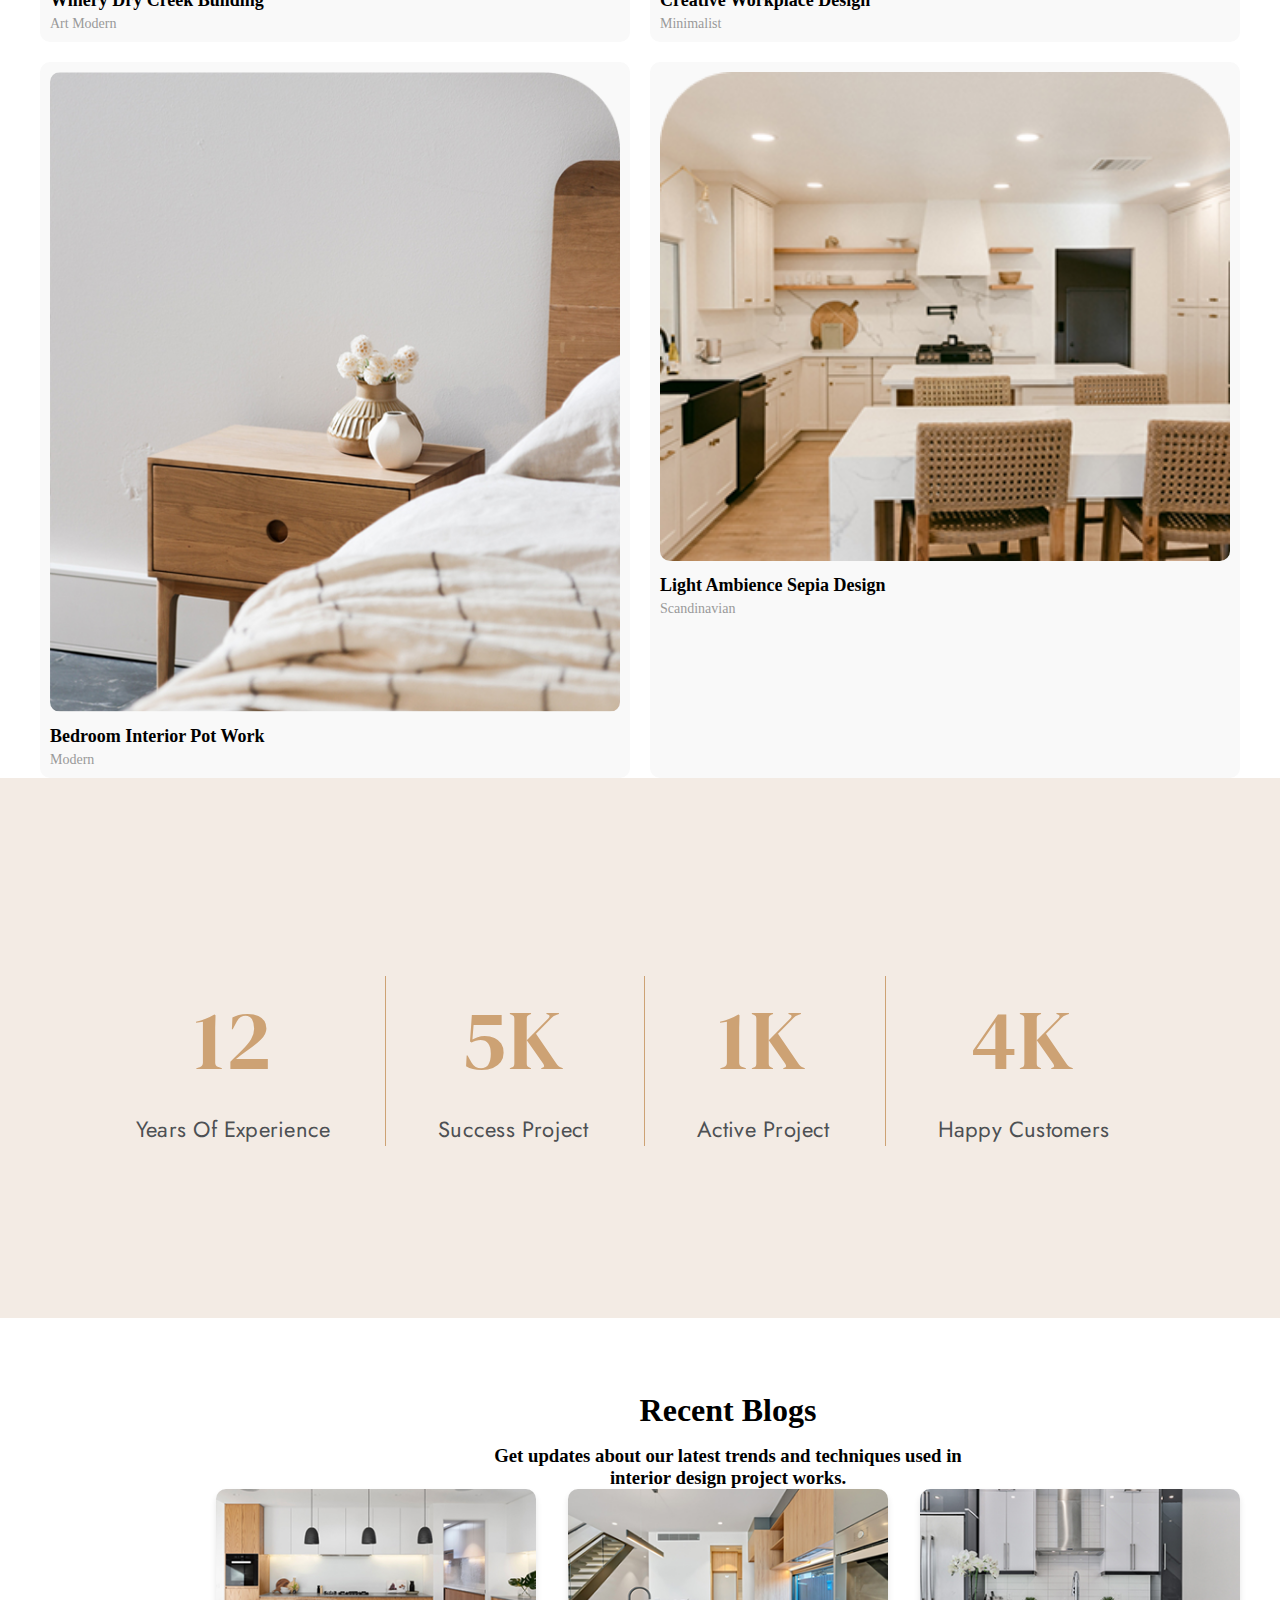
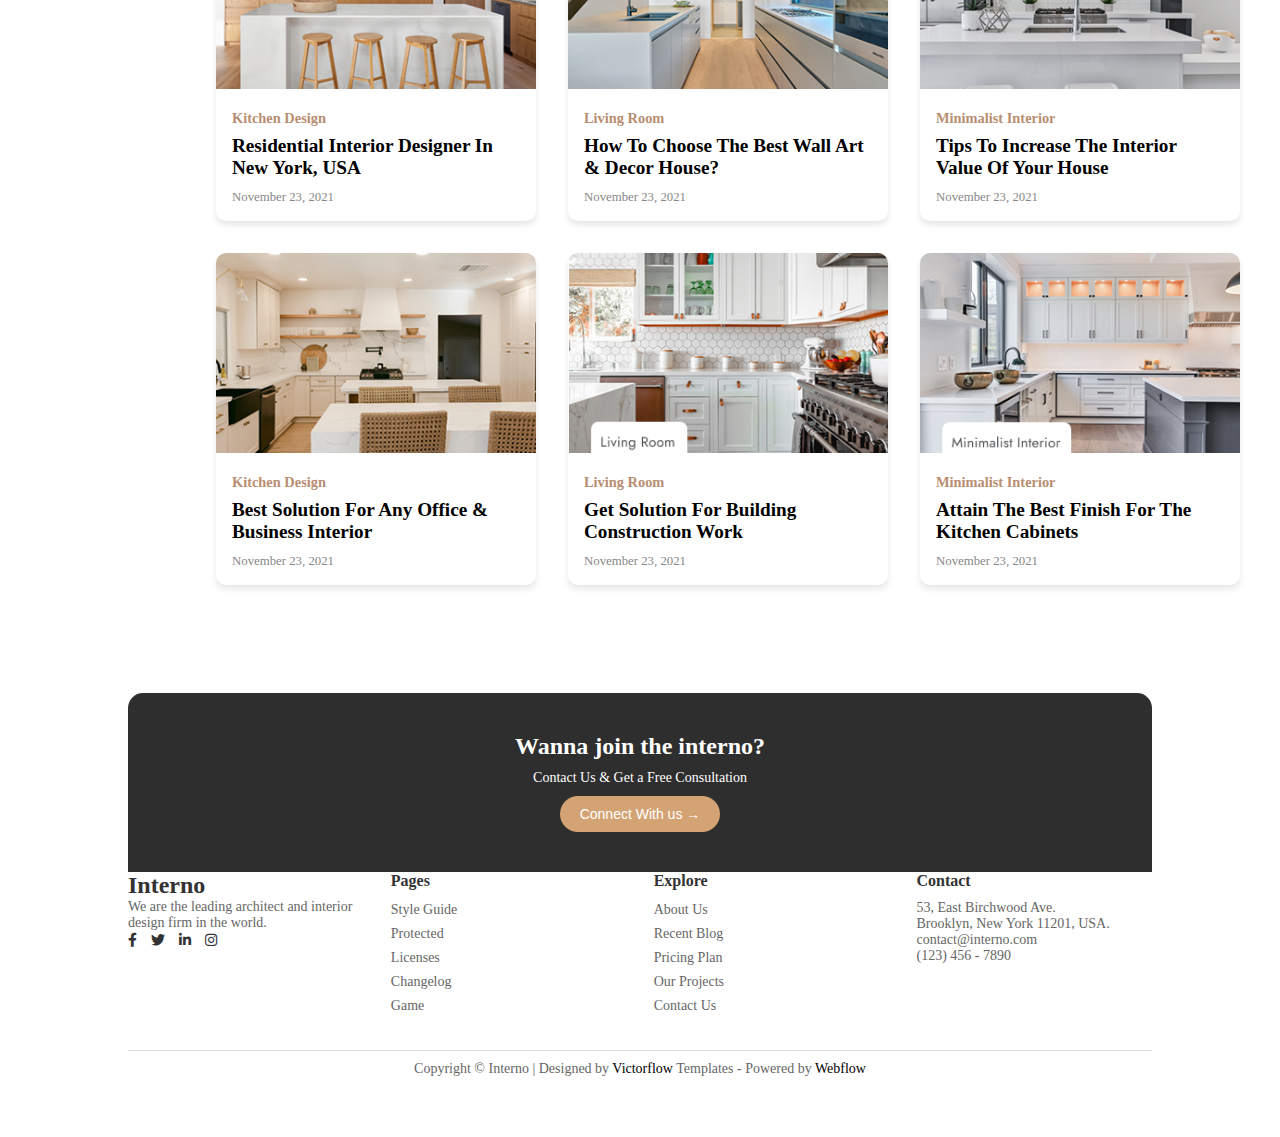
==== commit 59863de2: "i" ====
--- a/index.html
+++ b/index.html
@@ -382,7 +382,7 @@
             <li><a href="#">Protected</a></li>
             <li><a href="#">Licenses</a></li>
             <li><a href="#">Changelog</a></li>
-            <li><a href="#">404</a></li>
+            <li><a href="./minigra.html">Game</a></li>
           </ul>
         </div>
         <div class="footer-column">
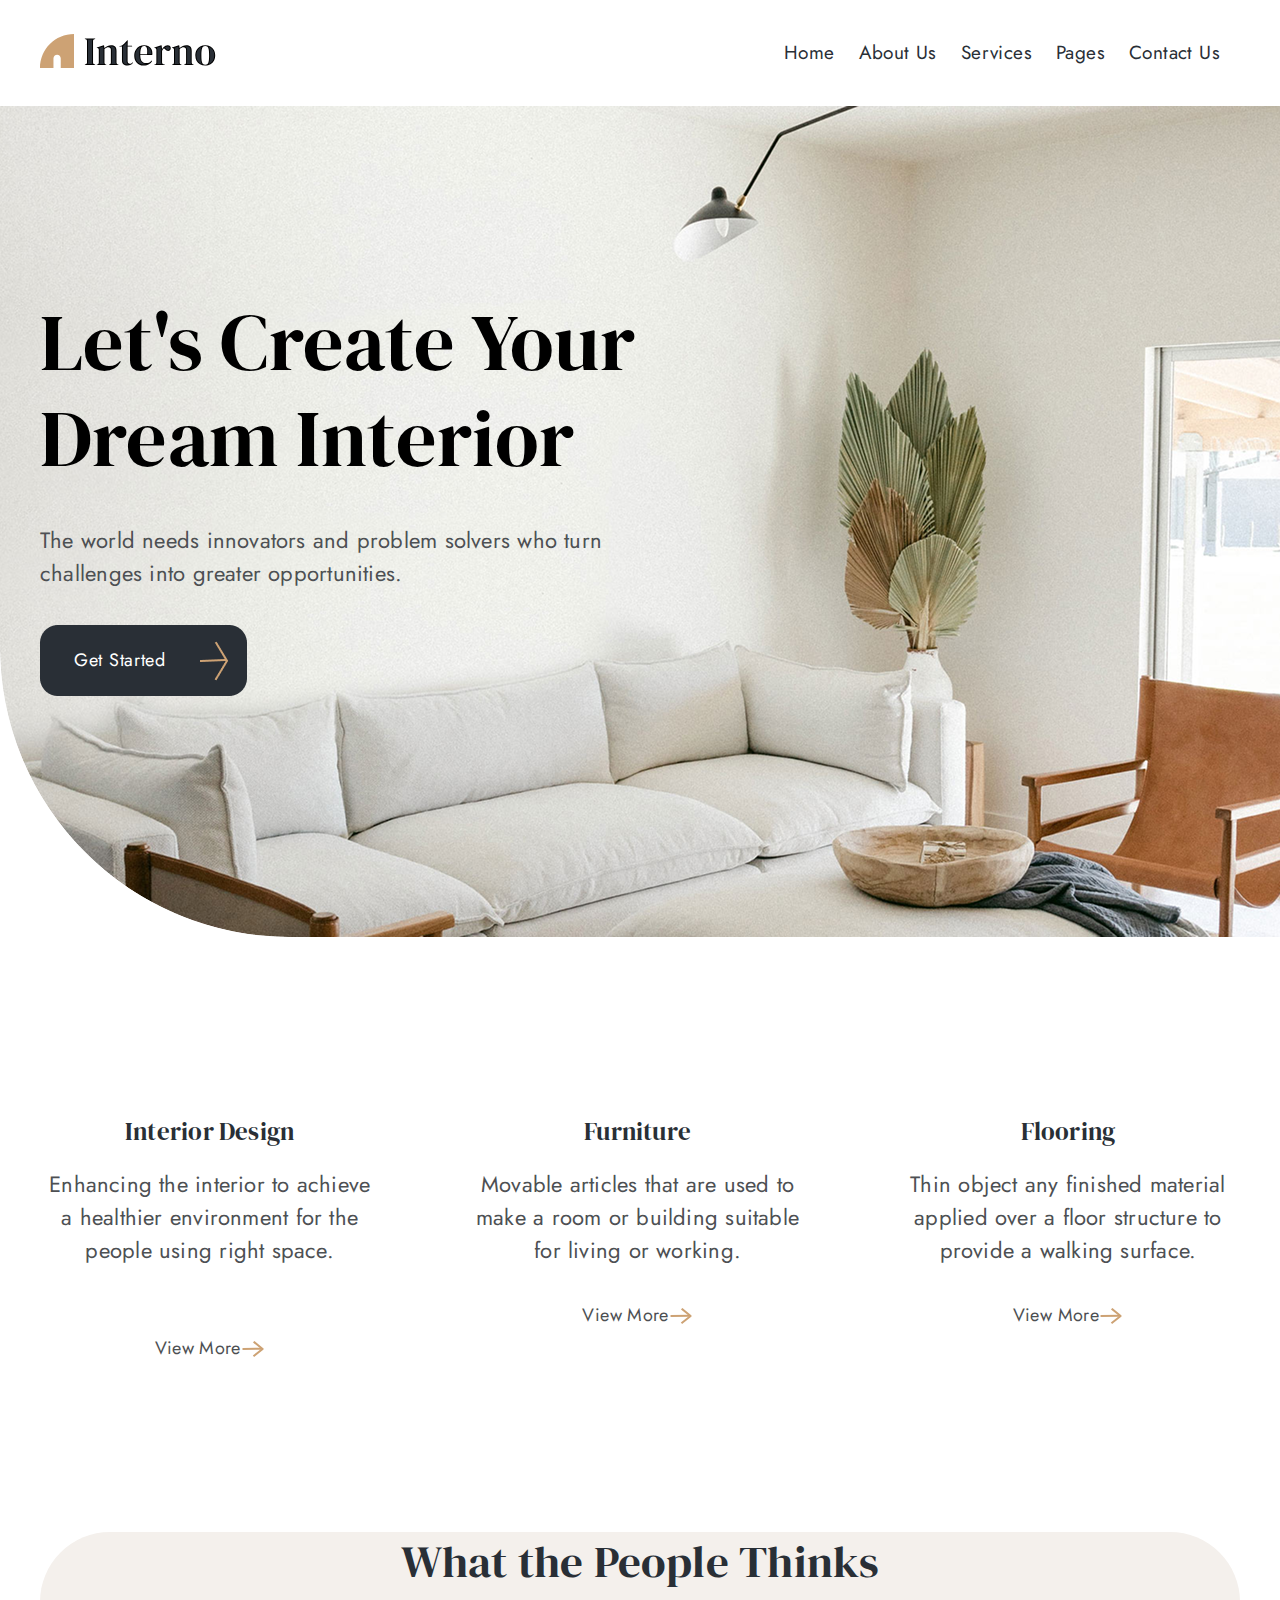
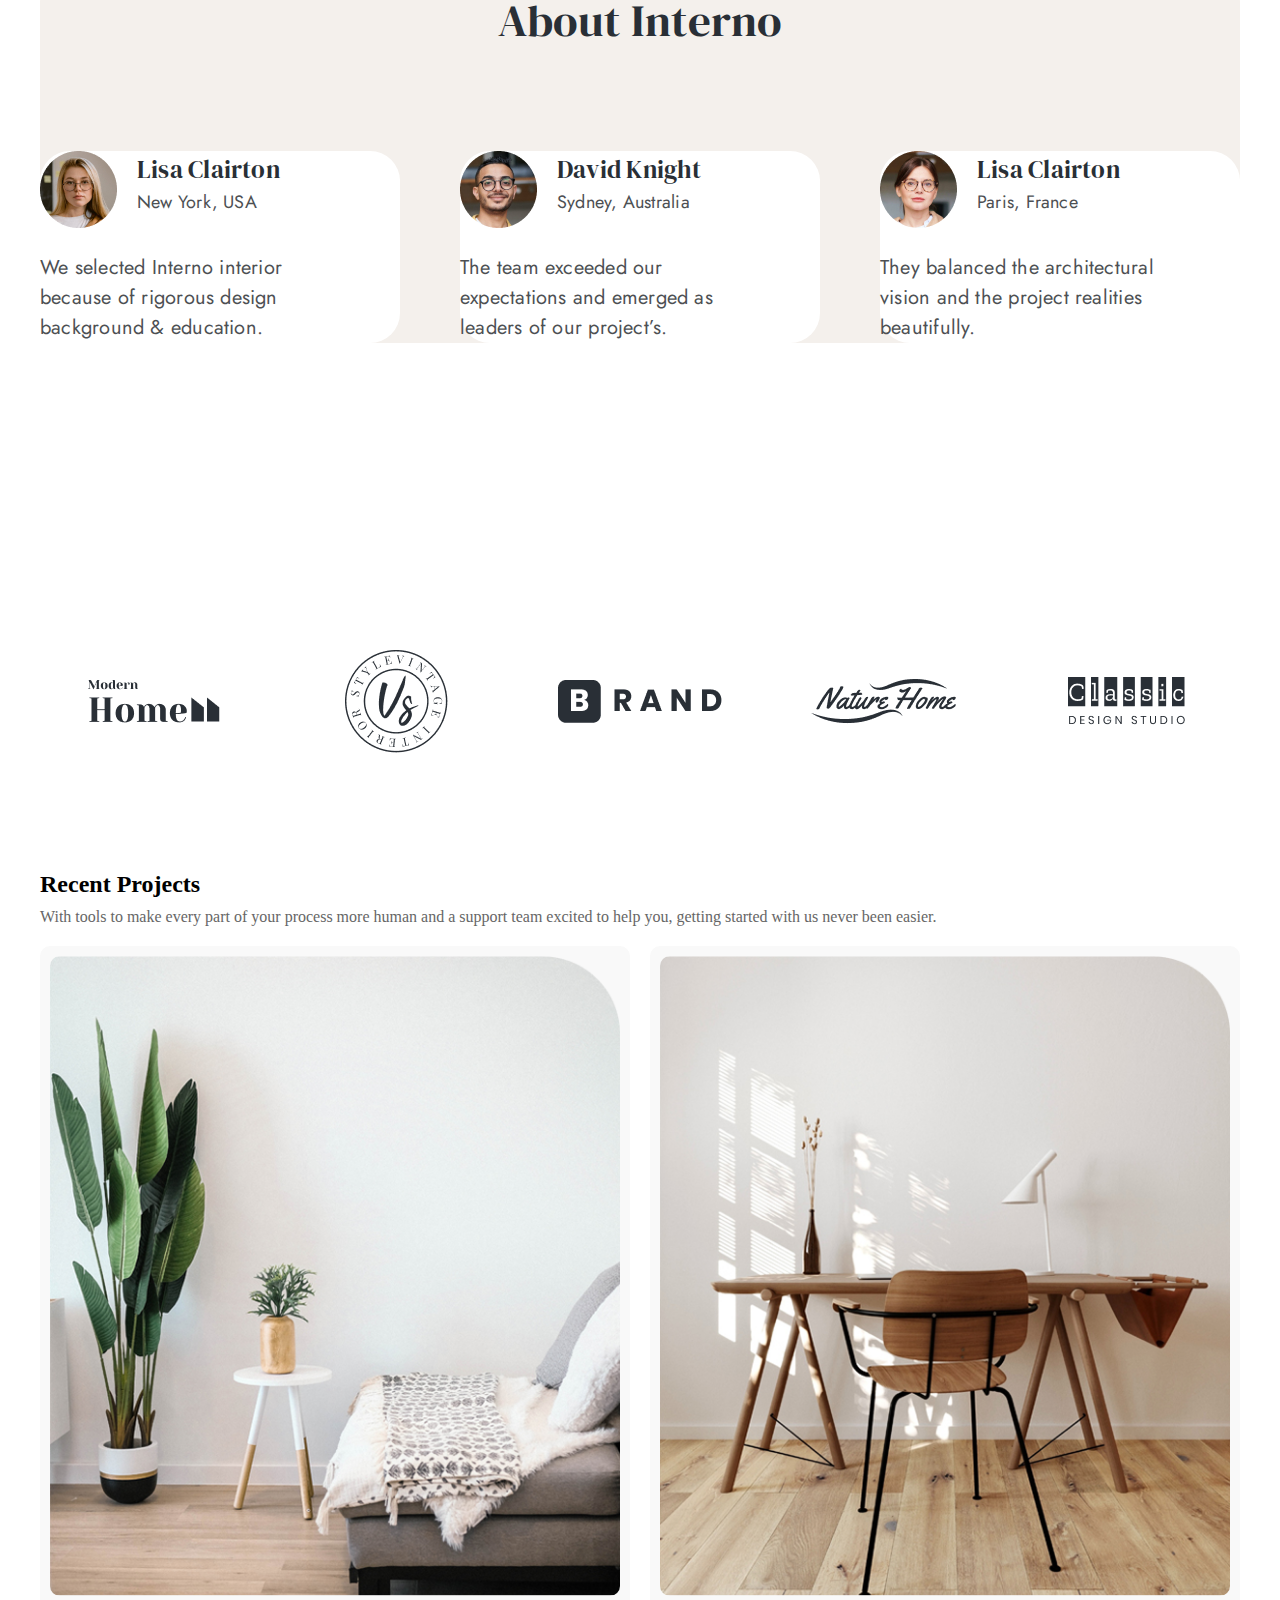
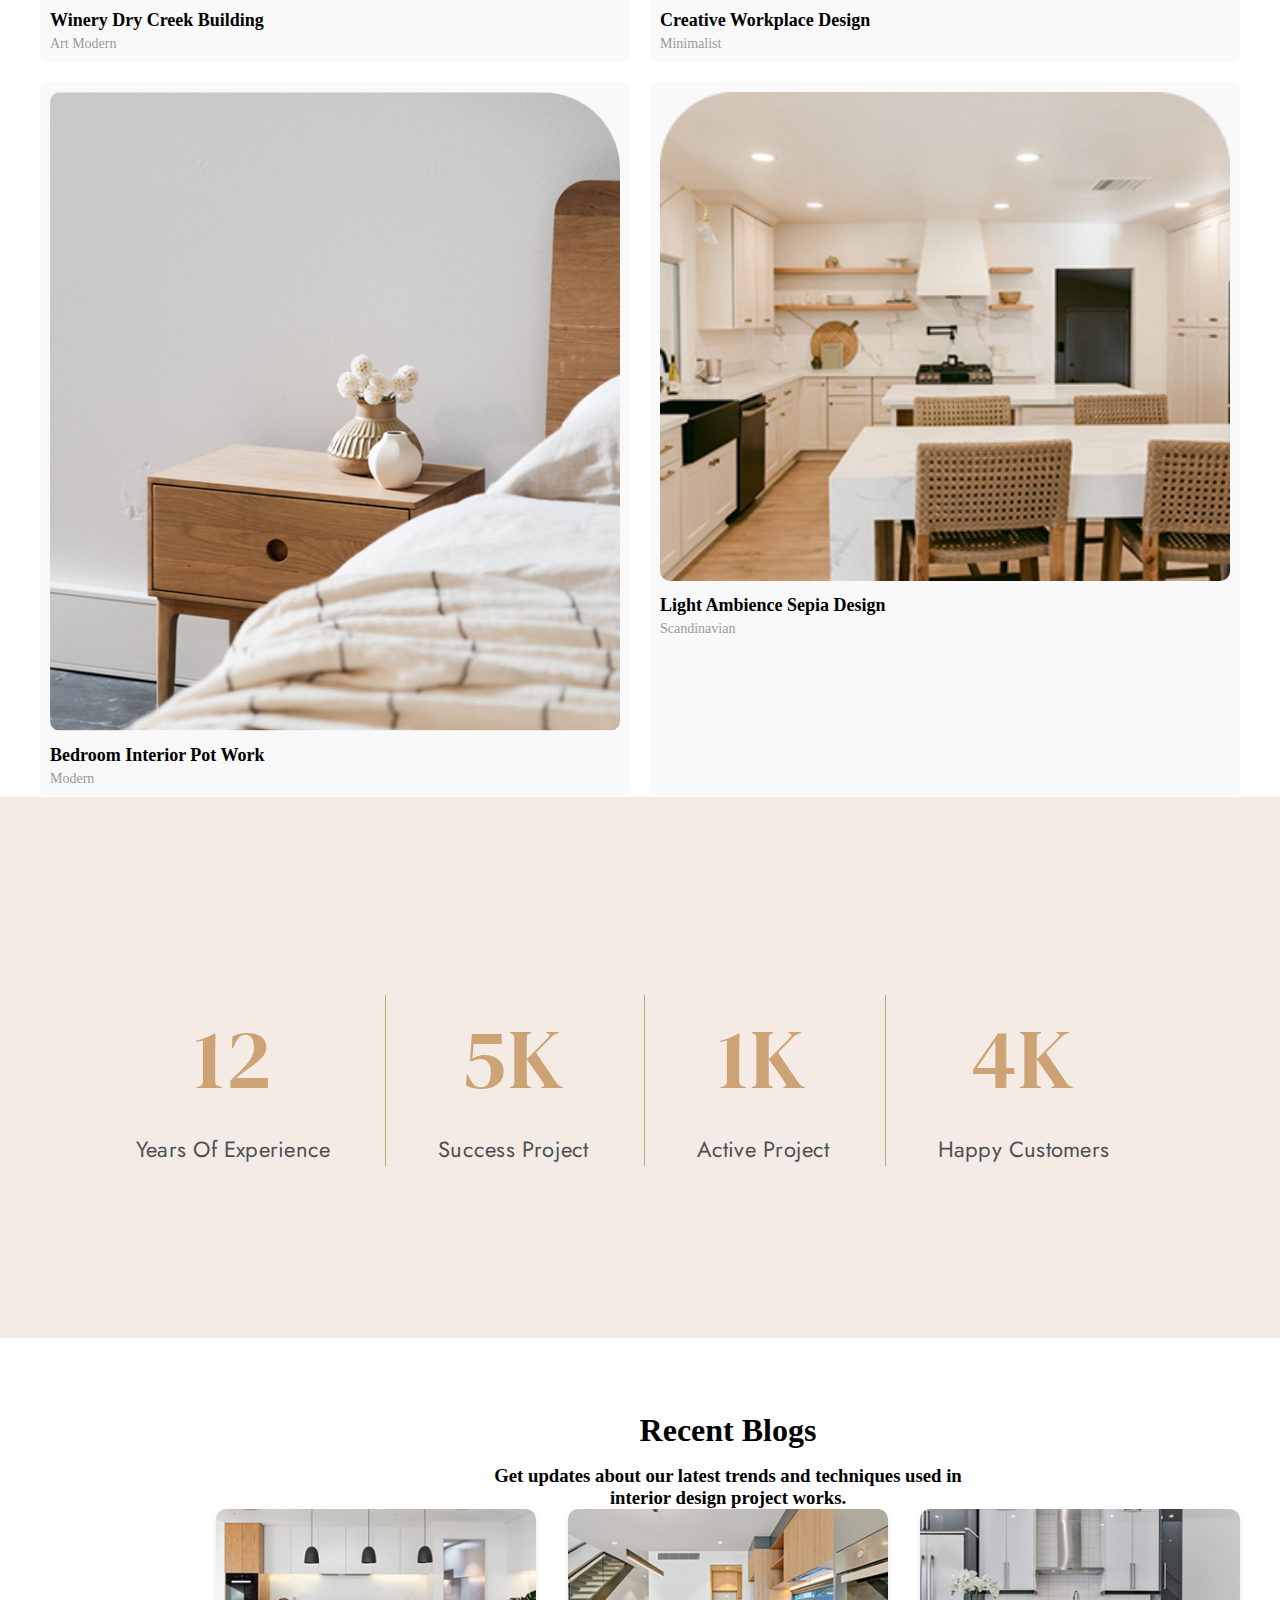
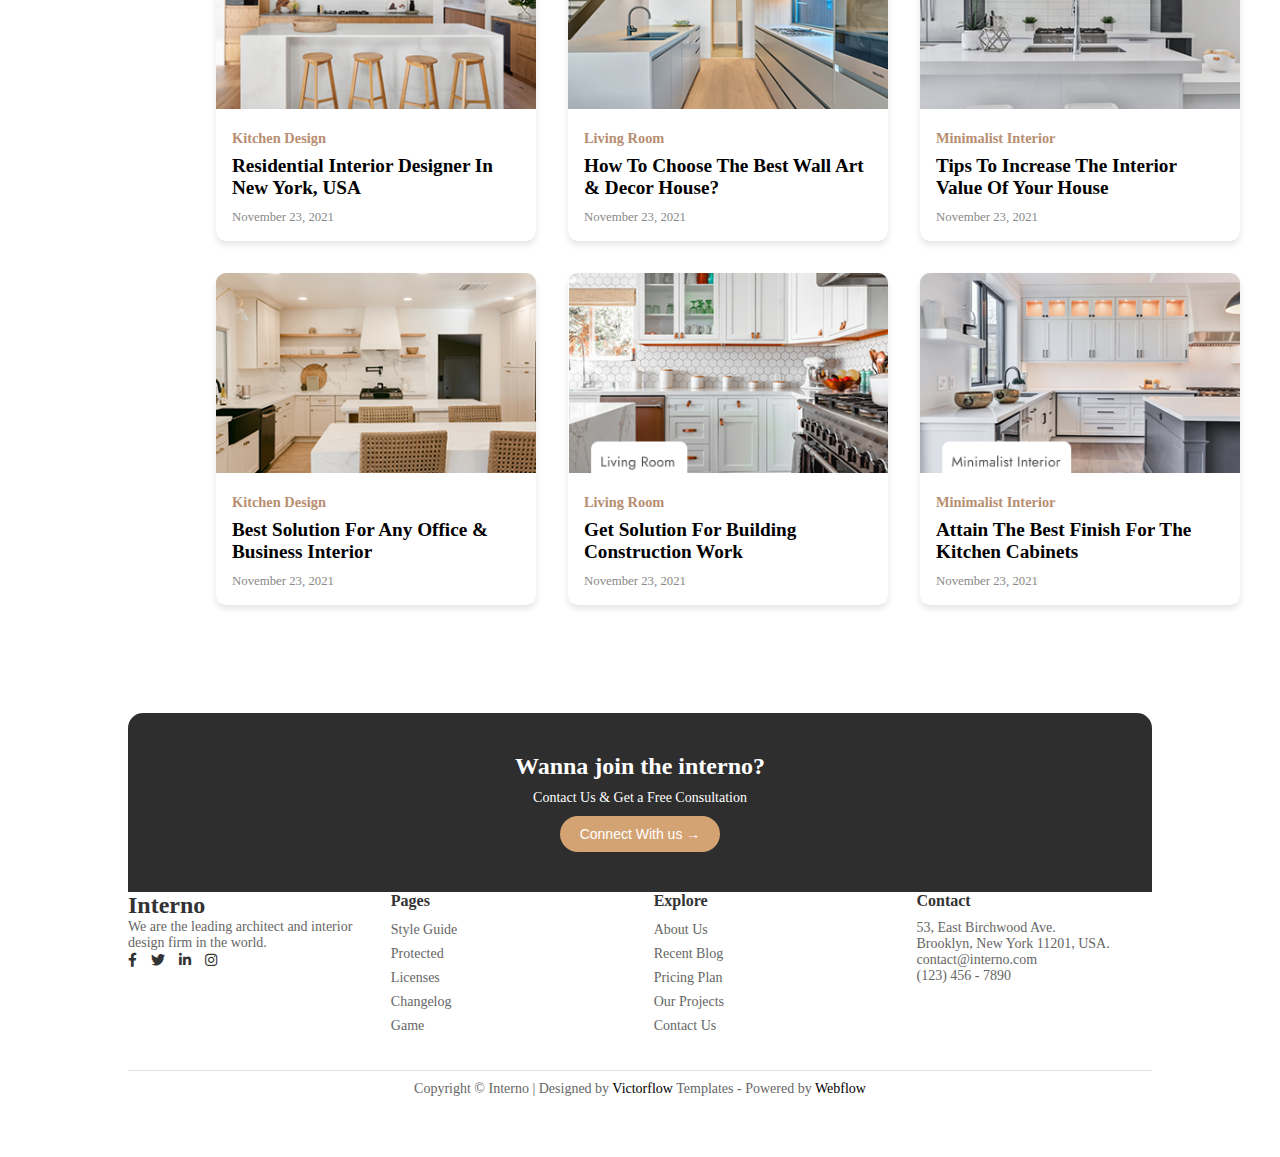
==== commit afc1b623: "z" ====
--- a/index.html
+++ b/index.html
@@ -191,18 +191,28 @@
                 </p>
               </li>
               <li class="people-item">
-                <img src="" alt="" />
-                <h3>David Knight</h3>
-                <p class="country">Sydney, Australia</p>
+                <div class="people-flex">
+                  <img src="./imgs/david.png" alt="" />
+                  <div class="people-flex-2">
+                    <h3>David Knight</h3>
+                    <p class="country">Sydney, Australia</p>
+                  </div>
+                </div>
                 <p class="people-text">
                   The team exceeded our expectations and emerged as leaders of
                   our project’s.
                 </p>
               </li>
               <li class="people-item">
-                <img src="" alt="" />
-                <h3>Lisa Clairton</h3>
-                <p class="country">Paris, France</p>
+                <div class="people-flex">
+                  <img src="./imgs/clairton.png" alt="" />
+                  <div class="people-flex-2">
+                    <h3>Lisa Clairton</h3>
+                    <p class="country">Paris, France</p>
+                  </div>
+                  
+                </div>
+
                 <p class="people-text">
                   They balanced the architectural vision and the project
                   realities beautifully.
@@ -382,7 +392,7 @@
             <li><a href="#">Protected</a></li>
             <li><a href="#">Licenses</a></li>
             <li><a href="#">Changelog</a></li>
-            <li><a href="./minigra.html">Game</a></li>
+            <li><a href="./pages/minigra.html">Game</a></li>
           </ul>
         </div>
         <div class="footer-column">
--- a/style.css
+++ b/style.css
@@ -25,9 +25,9 @@
   margin-right: 20px;
 }
 
-.logo {
+
   /* padding-right: 487px; */
-}
+
 
 /* SECTION 1 */
 
@@ -209,7 +209,17 @@
 
 .people-flex {
   display: flex;
-}
+  width: 360px;
+}
+
+.people-flex{
+  margin-bottom: 25px;
+}
+
+.people-flex img:not(:last-child){
+  margin-right: 20px;
+}
+
 
 .country {
   color: #4d5053;
